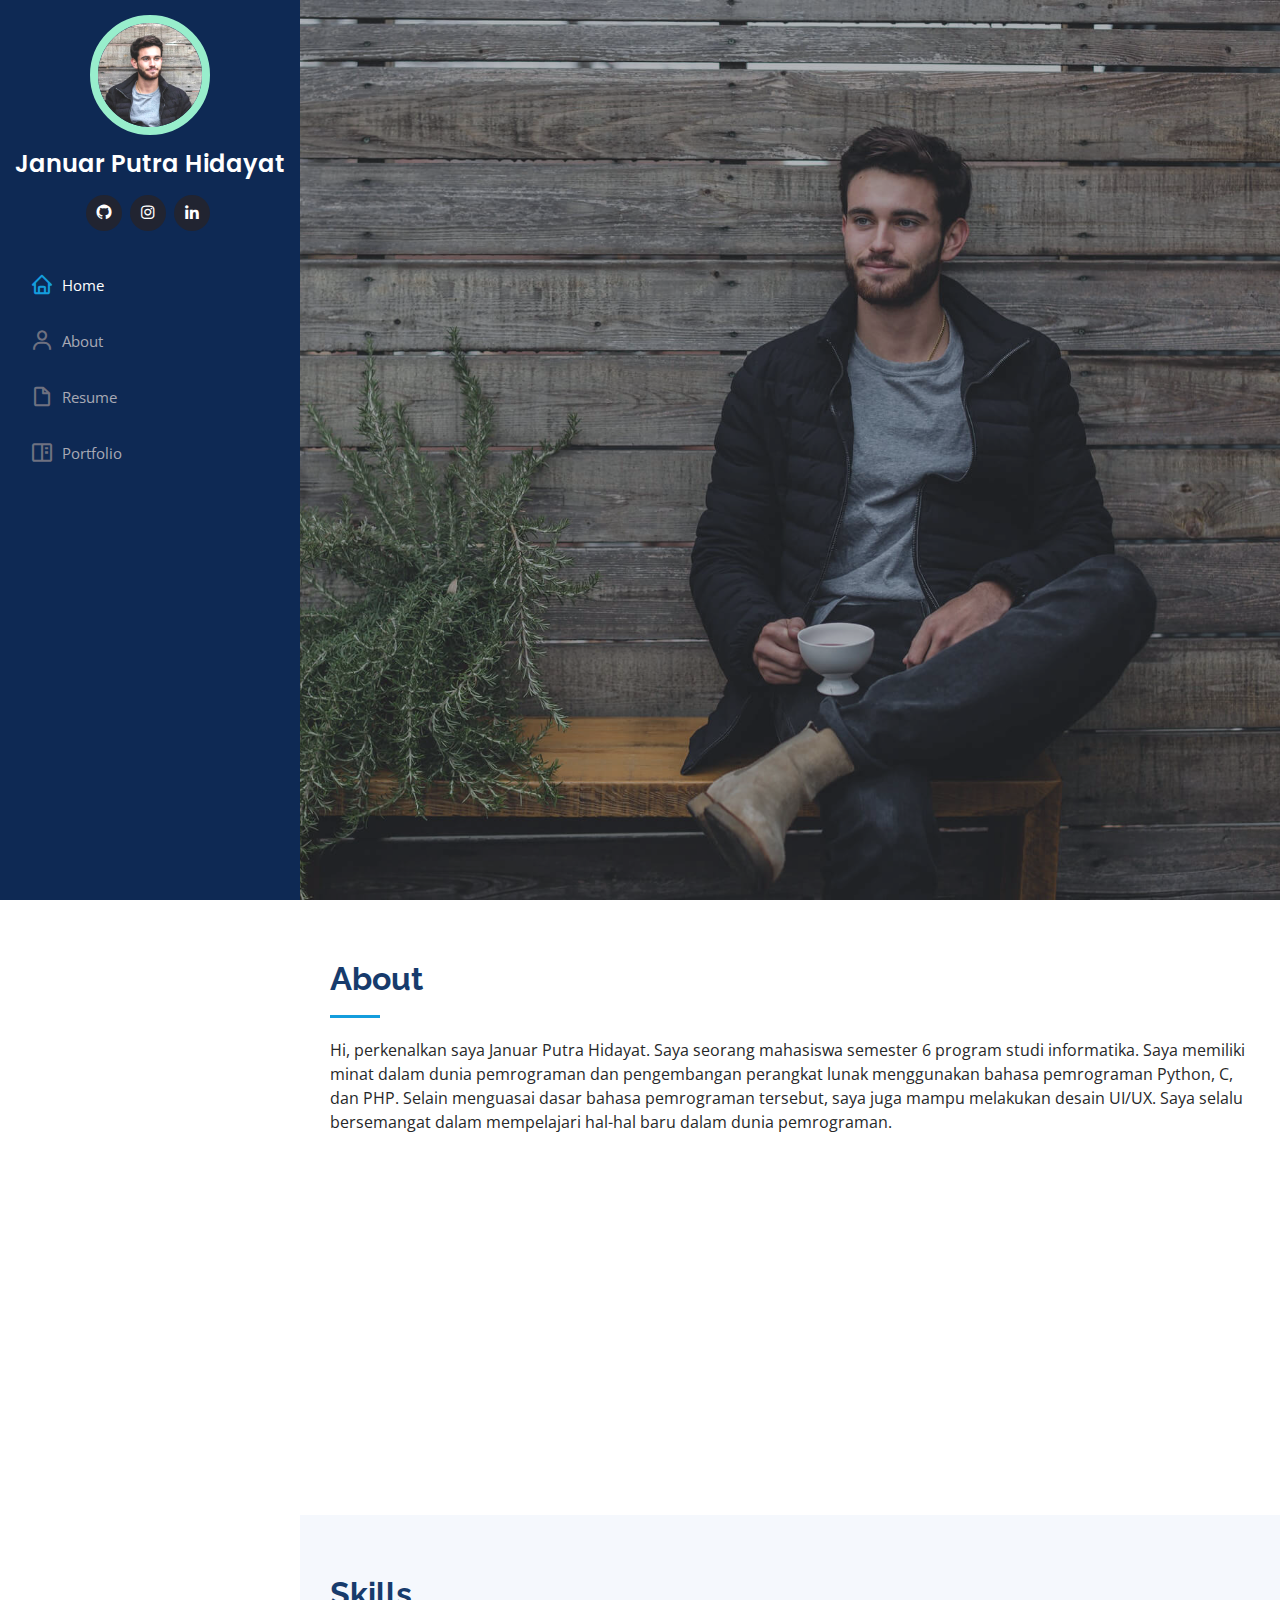
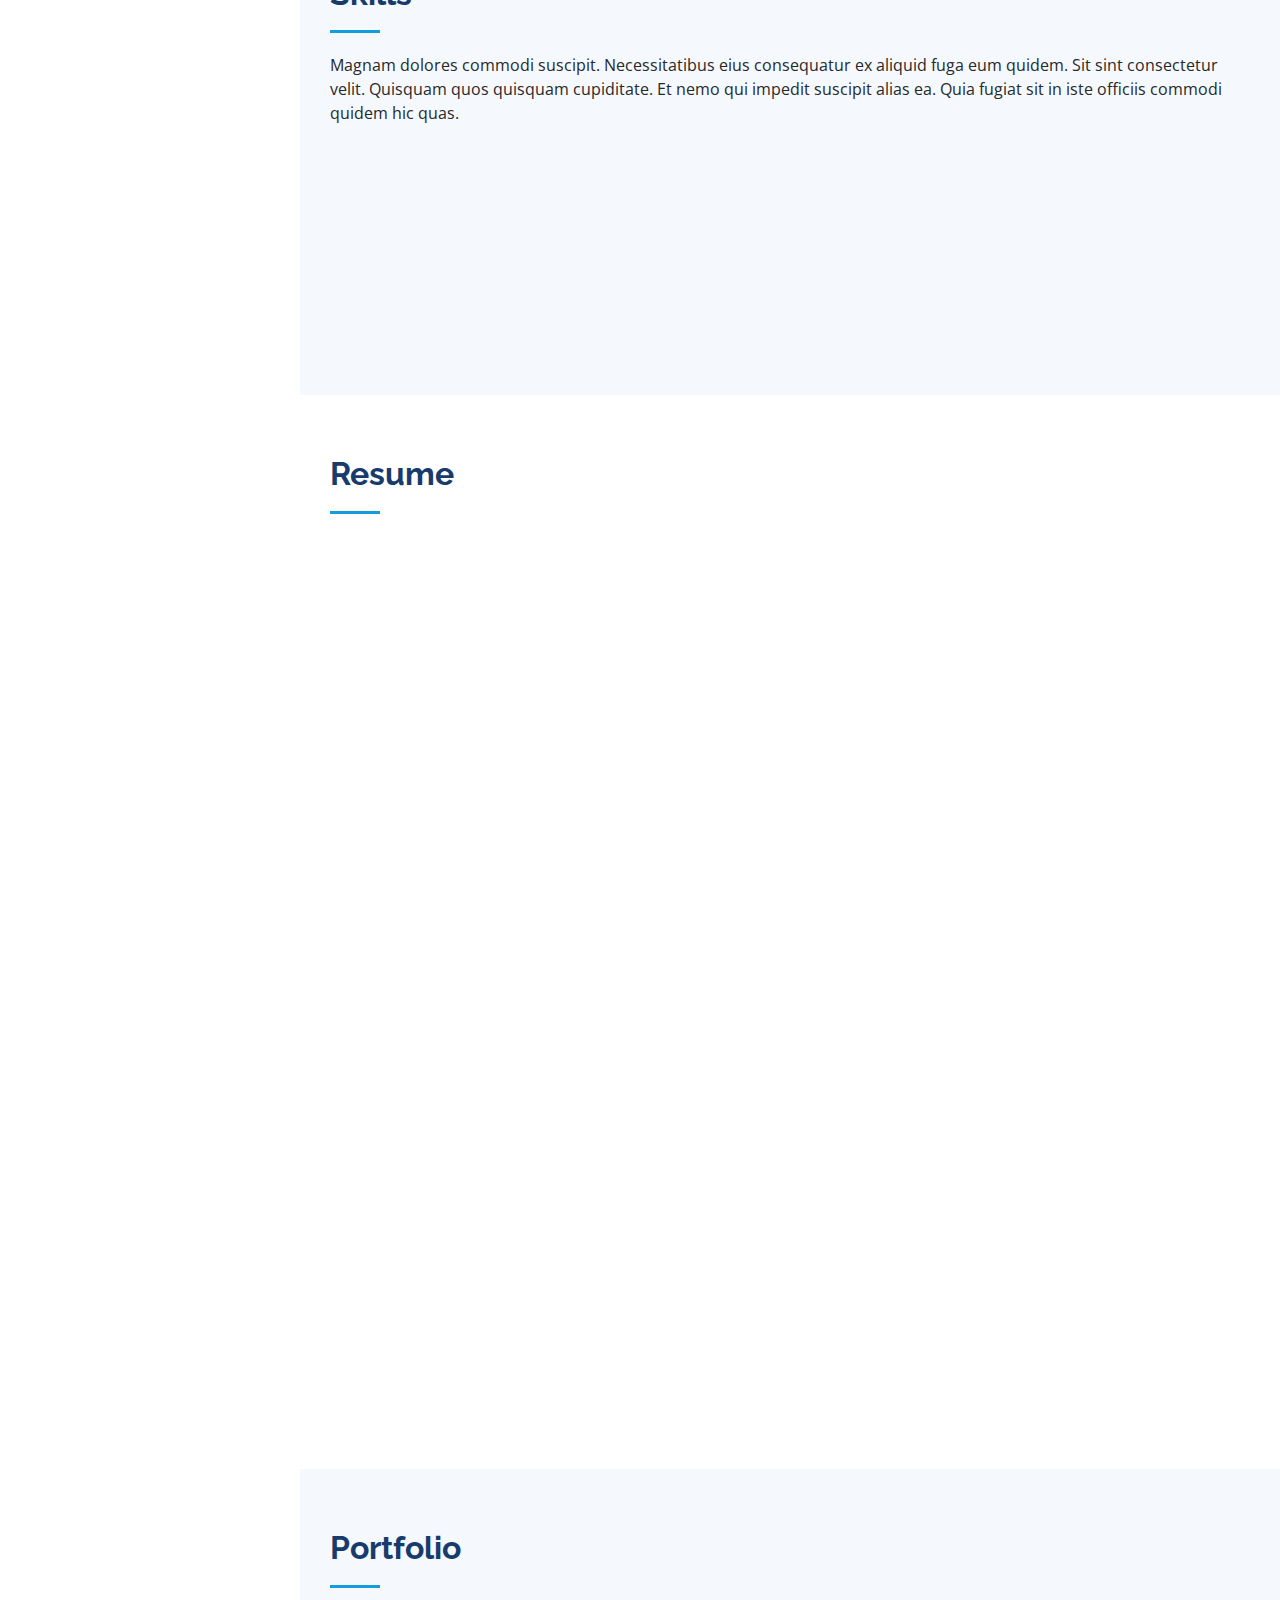
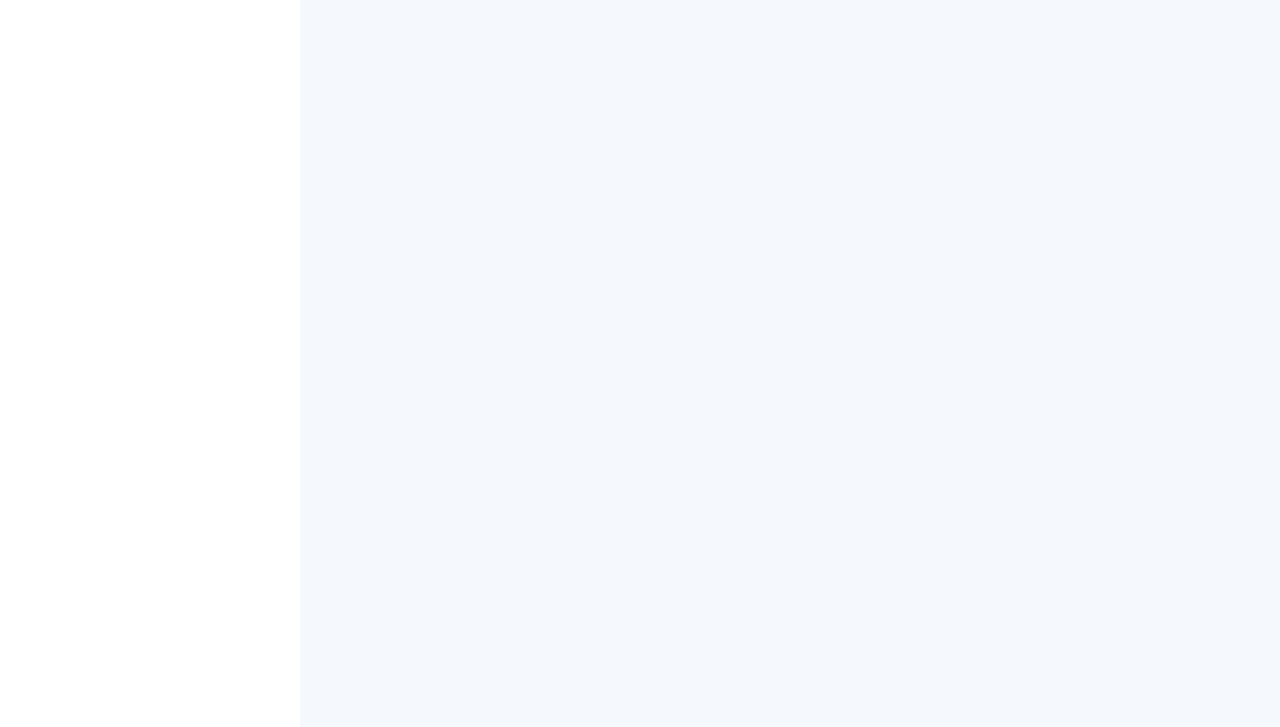
==== index.html @ d3d27122 "Add files via upload" ====
<!DOCTYPE html>
<html lang="en">

<head>
  <meta charset="utf-8">
  <meta content="width=device-width, initial-scale=1.0" name="viewport">

  <title>Januar - Portfolio</title>
  <meta content="" name="description">
  <meta content="" name="keywords">

  <!-- Favicons -->
  <link href="assets/img/logojp.png" rel="icon">
  <link href="assets/img/logojp.png" rel="logojp">

  <!-- Google Fonts -->
  <link href="https://fonts.googleapis.com/css?family=Open+Sans:300,300i,400,400i,600,600i,700,700i|Raleway:300,300i,400,400i,500,500i,600,600i,700,700i|Poppins:300,300i,400,400i,500,500i,600,600i,700,700i" rel="stylesheet">

  <!-- Vendor CSS Files -->
  <link href="assets/vendor/aos/aos.css" rel="stylesheet">
  <link href="assets/vendor/bootstrap/css/bootstrap.min.css" rel="stylesheet">
  <link href="assets/vendor/bootstrap-icons/bootstrap-icons.css" rel="stylesheet">
  <link href="assets/vendor/boxicons/css/boxicons.min.css" rel="stylesheet">
  <link href="assets/vendor/glightbox/css/glightbox.min.css" rel="stylesheet">
  <link href="assets/vendor/swiper/swiper-bundle.min.css" rel="stylesheet">

  <!-- Template Main CSS File -->
  <link href="assets/css/style.css" rel="stylesheet">

</head>

<body>

  <!-- ======= Mobile nav toggle button ======= -->
  <i class="bi bi-list mobile-nav-toggle d-xl-none"></i>

  <!-- ======= Header ======= -->
  <header id="header">
    <div class="d-flex flex-column">

      <div class="profile">
        <img src="assets/img/profile-img.jpg" alt="" class="img-fluid rounded-circle">
        <h1 class="text-light"><a href="index.html">Januar Putra Hidayat</a></h1>
        <div class="social-links mt-3 text-center">
          <a href="https://github.com/JanuarLum" class="github"><i class="bx bxl-github"></i></a>
          <a href="#" class="instagram"><i class="bx bxl-instagram"></i></a>
          <a href="https://www.linkedin.com/in/januar-putra-hidayat-59b829242" class="linkedin"><i class="bx bxl-linkedin"></i></a>
        </div>
      </div>

      <nav id="navbar" class="nav-menu navbar">
        <ul>
          <li><a href="#hero" class="nav-link scrollto active"><i class="bx bx-home"></i> <span>Home</span></a></li>
          <li><a href="#about" class="nav-link scrollto"><i class="bx bx-user"></i> <span>About</span></a></li>
          <li><a href="#resume" class="nav-link scrollto"><i class="bx bx-file-blank"></i> <span>Resume</span></a></li>
          <li><a href="#portfolio" class="nav-link scrollto"><i class="bx bx-book-content"></i> <span>Portfolio</span></a></li>
        </ul>
      </nav><!-- .nav-menu -->
    </div>
  </header><!-- End Header -->

  <!-- ======= Hero Section ======= -->
  <section id="hero" class="d-flex flex-column justify-content-center align-items-center">
    <div class="hero-container" data-aos="fade-in">
      <h1>Januar Putra</h1>
      <p>I'm <span class="typed" data-typed-items="Designer, Developer, Freelancer, Photographer"></span></p>
    </div>
  </section><!-- End Hero -->

  <main id="main">

    <!-- ======= About Section ======= -->
    <section id="about" class="about">
      <div class="container">

        <div class="section-title">
          <h2>About</h2>
          <p>Hi, perkenalkan saya Januar Putra Hidayat. Saya seorang mahasiswa semester 6 program studi informatika. Saya memiliki minat dalam dunia pemrograman dan pengembangan perangkat lunak menggunakan bahasa pemrograman Python, C, dan PHP. Selain menguasai dasar bahasa pemrograman tersebut, saya juga mampu melakukan desain UI/UX. Saya selalu bersemangat dalam mempelajari hal-hal baru dalam dunia pemrograman.</p>
        </div>

        <div class="row">
          <div class="col-lg-4" data-aos="fade-right">
            <img src="assets/img/profile-img.jpg" class="img-fluid" alt="">
          </div>
          <div class="col-lg-8 pt-4 pt-lg-0 content" data-aos="fade-left">
            <h3>UI/UX Designer &amp; Web Developer.</h3>
            <p class="fst-italic">
              Lorem ipsum dolor sit amet, consectetur adipiscing elit, sed do eiusmod tempor incididunt ut labore et dolore
              magna aliqua.
            </p>
            <div class="row">
              <div class="col-lg-6">
                <ul>
                  <li><i class="bi bi-chevron-right"></i> <strong>Birthday:</strong> <span>19 January 2002</span></li>
                  <li><i class="bi bi-chevron-right"></i> <strong>Website:</strong> <span>linktr.ee/januar_ph</span></li>
                  <li><i class="bi bi-chevron-right"></i> <strong>Phone:</strong> <span>+62 8822 4193 603</span></li>
                  <li><i class="bi bi-chevron-right"></i> <strong>City:</strong> <span>Bintaro, South Tangerang</span></li>
                </ul>
              </div>
              <div class="col-lg-6">
                <ul>
                  <li><i class="bi bi-chevron-right"></i> <strong>Age:</strong> <span>22</span></li>
                  <li><i class="bi bi-chevron-right"></i> <strong>Degree:</strong> <span>Master</span></li>
                  <li><i class="bi bi-chevron-right"></i> <strong>Email:</strong> <span>januar19sid@gmail.com</span></li>
                  <li><i class="bi bi-chevron-right"></i> <strong>Freelance:</strong> <span>Available</span></li>
                </ul>
              </div>
            </div>
          </div>
        </div>

      </div>
    </section><!-- End About Section -->

    <!-- ======= Skills Section ======= -->
    <section id="skills" class="skills section-bg">
      <div class="container">

        <div class="section-title">
          <h2>Skills</h2>
          <p>Magnam dolores commodi suscipit. Necessitatibus eius consequatur ex aliquid fuga eum quidem. Sit sint consectetur velit. Quisquam quos quisquam cupiditate. Et nemo qui impedit suscipit alias ea. Quia fugiat sit in iste officiis commodi quidem hic quas.</p>
        </div>

        <div class="row skills-content">

          <div class="col-lg-6" data-aos="fade-up">

            <div class="progress">
              <span class="skill">HTML <i class="val">90%</i></span>
              <div class="progress-bar-wrap">
                <div class="progress-bar" role="progressbar" aria-valuenow="100" aria-valuemin="0" aria-valuemax="100"></div>
              </div>
            </div>

            <div class="progress">
              <span class="skill">CSS <i class="val">90%</i></span>
              <div class="progress-bar-wrap">
                <div class="progress-bar" role="progressbar" aria-valuenow="90" aria-valuemin="0" aria-valuemax="100"></div>
              </div>
            </div>

            <div class="progress">
              <span class="skill">JavaScript <i class="val">60%</i></span>
              <div class="progress-bar-wrap">
                <div class="progress-bar" role="progressbar" aria-valuenow="60" aria-valuemin="0" aria-valuemax="100"></div>
              </div>
            </div>

          </div>

          <div class="col-lg-6" data-aos="fade-up" data-aos-delay="100">

            <div class="progress">
              <span class="skill">PHP <i class="val">75%</i></span>
              <div class="progress-bar-wrap">
                <div class="progress-bar" role="progressbar" aria-valuenow="75" aria-valuemin="0" aria-valuemax="100"></div>
              </div>
            </div>

            <div class="progress">
              <span class="skill">Python <i class="val">80%</i></span>
              <div class="progress-bar-wrap">
                <div class="progress-bar" role="progressbar" aria-valuenow="80" aria-valuemin="0" aria-valuemax="100"></div>
              </div>
            </div>

            <div class="progress">
              <span class="skill">C Language<i class="val">65%</i></span>
              <div class="progress-bar-wrap">
                <div class="progress-bar" role="progressbar" aria-valuenow="65" aria-valuemin="0" aria-valuemax="100"></div>
              </div>
            </div>

          </div>

        </div>

      </div>
    </section><!-- End Skills Section -->

    <!-- ======= Resume Section ======= -->
    <section id="resume" class="resume">
      <div class="container">

        <div class="section-title">
          <h2>Resume</h2>
        </div>

        <div class="row">
          <div class="col-lg-6" data-aos="fade-up">
            <h3 class="resume-title">Sumary</h3>
            <div class="resume-item pb-0">
              <h4>Januar Putra Hidayat</h4>
              <p><em>Mahasiswa semester 6 program studi informatika dengan kemampuan di bidang web developer dan pengembangan perangkat lunak.</em></p>
              <ul>
                <li>Bintaro Sektor 2, Tangerang Selatan</li>
                <li>+62 8822 4193 603</li>
                <li>januar19sid@gmail.com</li>
              </ul>
            </div>

            <h3 class="resume-title">Education</h3>
            <div class="resume-item">
              <h4>Master of Fine Arts &amp; Graphic Design</h4>
              <h5>2015 - 2016</h5>
              <p><em>Rochester Institute of Technology, Rochester, NY</em></p>
              <p>Qui deserunt veniam. Et sed aliquam labore tempore sed quisquam iusto autem sit. Ea vero voluptatum qui ut dignissimos deleniti nerada porti sand markend</p>
            </div>
            <div class="resume-item">
              <h4>Bachelor of Fine Arts &amp; Graphic Design</h4>
              <h5>2010 - 2014</h5>
              <p><em>Rochester Institute of Technology, Rochester, NY</em></p>
              <p>Quia nobis sequi est occaecati aut. Repudiandae et iusto quae reiciendis et quis Eius vel ratione eius unde vitae rerum voluptates asperiores voluptatem Earum molestiae consequatur neque etlon sader mart dila</p>
            </div>
          </div>
          <div class="col-lg-6" data-aos="fade-up" data-aos-delay="100">
            <h3 class="resume-title">Professional Experience</h3>
            <div class="resume-item">
              <h4>Senior graphic design specialist</h4>
              <h5>2019 - Present</h5>
              <p><em>Experion, New York, NY </em></p>
              <ul>
                <li>Lead in the design, development, and implementation of the graphic, layout, and production communication materials</li>
                <li>Delegate tasks to the 7 members of the design team and provide counsel on all aspects of the project. </li>
                <li>Supervise the assessment of all graphic materials in order to ensure quality and accuracy of the design</li>
                <li>Oversee the efficient use of production project budgets ranging from $2,000 - $25,000</li>
              </ul>
            </div>
            <div class="resume-item">
              <h4>Graphic design specialist</h4>
              <h5>2017 - 2018</h5>
              <p><em>Stepping Stone Advertising, New York, NY</em></p>
              <ul>
                <li>Developed numerous marketing programs (logos, brochures,infographics, presentations, and advertisements).</li>
                <li>Managed up to 5 projects or tasks at a given time while under pressure</li>
                <li>Recommended and consulted with clients on the most appropriate graphic design</li>
                <li>Created 4+ design presentations and proposals a month for clients and account managers</li>
              </ul>
            </div>
          </div>
        </div>

      </div>
    </section><!-- End Resume Section -->

    <!-- ======= Portfolio Section ======= -->
    <section id="portfolio" class="portfolio section-bg">
      <div class="container">

        <div class="section-title">
          <h2>Portfolio</h2>
        </div>

        <div class="row" data-aos="fade-up">
          <div class="col-lg-12 d-flex justify-content-center">
            <ul id="portfolio-flters">
              <li data-filter="*" class="filter-active">All</li>
              <li data-filter=".filter-python">Python</li>
              <li data-filter=".filter-c">C</li>
              <li data-filter=".filter-web">Web</li>
              <li data-filter=".filter-project">Project</li>
            </ul>
          </div>
        </div>

        <div class="row portfolio-container" data-aos="fade-up" data-aos-delay="100">

          <div class="col-lg-4 col-md-6 portfolio-item filter-project">
            <div class="portfolio-wrap">
              <img src="assets/img/portfolio/bookstore.jpeg" class="img-fluid" alt="">
              <div class="portfolio-links">
                <a href="assets/img/portfolio/bookstore.jpeg" data-gallery="portfolioGallery" class="portfolio-lightbox" title="Java Project"><i class="bx bx-plus"></i></a>
                <a href="portfolio-details.html" title="More Details"><i class="bx bx-link"></i></a>
              </div>
            </div>
          </div>

          <div class="col-lg-4 col-md-6 portfolio-item filter-project">
            <div class="portfolio-wrap">
              <img src="assets/img/portfolio/elarning.png" class="img-fluid" alt="">
              <div class="portfolio-links">
                <a href="assets/img/portfolio/elarning.png" data-gallery="portfolioGallery" class="portfolio-lightbox" title="UI/UX"><i class="bx bx-plus"></i></a>
                <a href="portfolio-details.html" title="More Details"><i class="bx bx-link"></i></a>
              </div>
            </div>
          </div>

          <div class="col-lg-4 col-md-6 portfolio-item filter-c">
            <div class="portfolio-wrap">
              <img src="assets/img/portfolio/fisika.png" class="img-fluid" alt="">
              <div class="portfolio-links">
                <a href="assets/img/portfolio/fisika.png" data-gallery="portfolioGallery" class="portfolio-lightbox" title="App rumus fisika"><i class="bx bx-plus"></i></a>
                <a href="portfolio-details.html" title="More Details"><i class="bx bx-link"></i></a>
              </div>
            </div>
          </div>

          <div class="col-lg-4 col-md-6 portfolio-item filter-python">
            <div class="portfolio-wrap">
              <img src="assets/img/portfolio/graph.png" class="img-fluid" alt="">
              <div class="portfolio-links">
                <a href="assets/img/portfolio/graph.png" data-gallery="portfolioGallery" class="portfolio-lightbox" title="Data Covid"><i class="bx bx-plus"></i></a>
                <a href="portfolio-details.html" title="More Details"><i class="bx bx-link"></i></a>
              </div>
            </div>
          </div>

          <div class="col-lg-4 col-md-6 portfolio-item filter-web">
            <div class="portfolio-wrap">
              <img src="assets/img/portfolio/mycar.png" class="img-fluid" alt="">
              <div class="portfolio-links">
                <a href="assets/img/portfolio/mycar.png" data-gallery="portfolioGallery" class="portfolio-lightbox" title="Web Mobil"><i class="bx bx-plus"></i></a>
                <a href="portfolio-details.html" title="More Details"><i class="bx bx-link"></i></a>
              </div>
            </div>
          </div>

          <div class="col-lg-4 col-md-6 portfolio-item filter-app">
            <div class="portfolio-wrap">
              <img src="assets/img/portfolio/planner.png" class="img-fluid" alt="">
              <div class="portfolio-links">
                <a href="assets/img/portfolio/planner.png" data-gallery="portfolioGallery" class="portfolio-lightbox" title="App 3"><i class="bx bx-plus"></i></a>
                <a href="portfolio-details.html" title="More Details"><i class="bx bx-link"></i></a>
              </div>
            </div>
          </div>

          <div class="col-lg-4 col-md-6 portfolio-item filter-card">
            <div class="portfolio-wrap">
              <img src="assets/img/portfolio/portfolio-7.jpg" class="img-fluid" alt="">
              <div class="portfolio-links">
                <a href="assets/img/portfolio/portfolio-7.jpg" data-gallery="portfolioGallery" class="portfolio-lightbox" title="Card 1"><i class="bx bx-plus"></i></a>
                <a href="portfolio-details.html" title="More Details"><i class="bx bx-link"></i></a>
              </div>
            </div>
          </div>

          <div class="col-lg-4 col-md-6 portfolio-item filter-card">
            <div class="portfolio-wrap">
              <img src="assets/img/portfolio/portfolio-8.jpg" class="img-fluid" alt="">
              <div class="portfolio-links">
                <a href="assets/img/portfolio/portfolio-8.jpg" data-gallery="portfolioGallery" class="portfolio-lightbox" title="Card 3"><i class="bx bx-plus"></i></a>
                <a href="portfolio-details.html" title="More Details"><i class="bx bx-link"></i></a>
              </div>
            </div>
          </div>

          <div class="col-lg-4 col-md-6 portfolio-item filter-web">
            <div class="portfolio-wrap">
              <img src="assets/img/portfolio/portfolio-9.jpg" class="img-fluid" alt="">
              <div class="portfolio-links">
                <a href="assets/img/portfolio/portfolio-9.jpg" data-gallery="portfolioGallery" class="portfolio-lightbox" title="Web 3"><i class="bx bx-plus"></i></a>
                <a href="portfolio-details.html" title="More Details"><i class="bx bx-link"></i></a>
              </div>
            </div>
          </div>

        </div>

      </div>
    </section><!-- End Portfolio Section -->

    </main><!-- End #main -->

  <a href="#" class="back-to-top d-flex align-items-center justify-content-center"><i class="bi bi-arrow-up-short"></i></a>

  <!-- Vendor JS Files -->
  <script src="assets/vendor/purecounter/purecounter_vanilla.js"></script>
  <script src="assets/vendor/aos/aos.js"></script>
  <script src="assets/vendor/bootstrap/js/bootstrap.bundle.min.js"></script>
  <script src="assets/vendor/glightbox/js/glightbox.min.js"></script>
  <script src="assets/vendor/isotope-layout/isotope.pkgd.min.js"></script>
  <script src="assets/vendor/swiper/swiper-bundle.min.js"></script>
  <script src="assets/vendor/typed.js/typed.umd.js"></script>
  <script src="assets/vendor/waypoints/noframework.waypoints.js"></script>
  <script src="assets/vendor/php-email-form/validate.js"></script>

  <!-- Template Main JS File -->
  <script src="assets/js/main.js"></script>

</body>

</html>
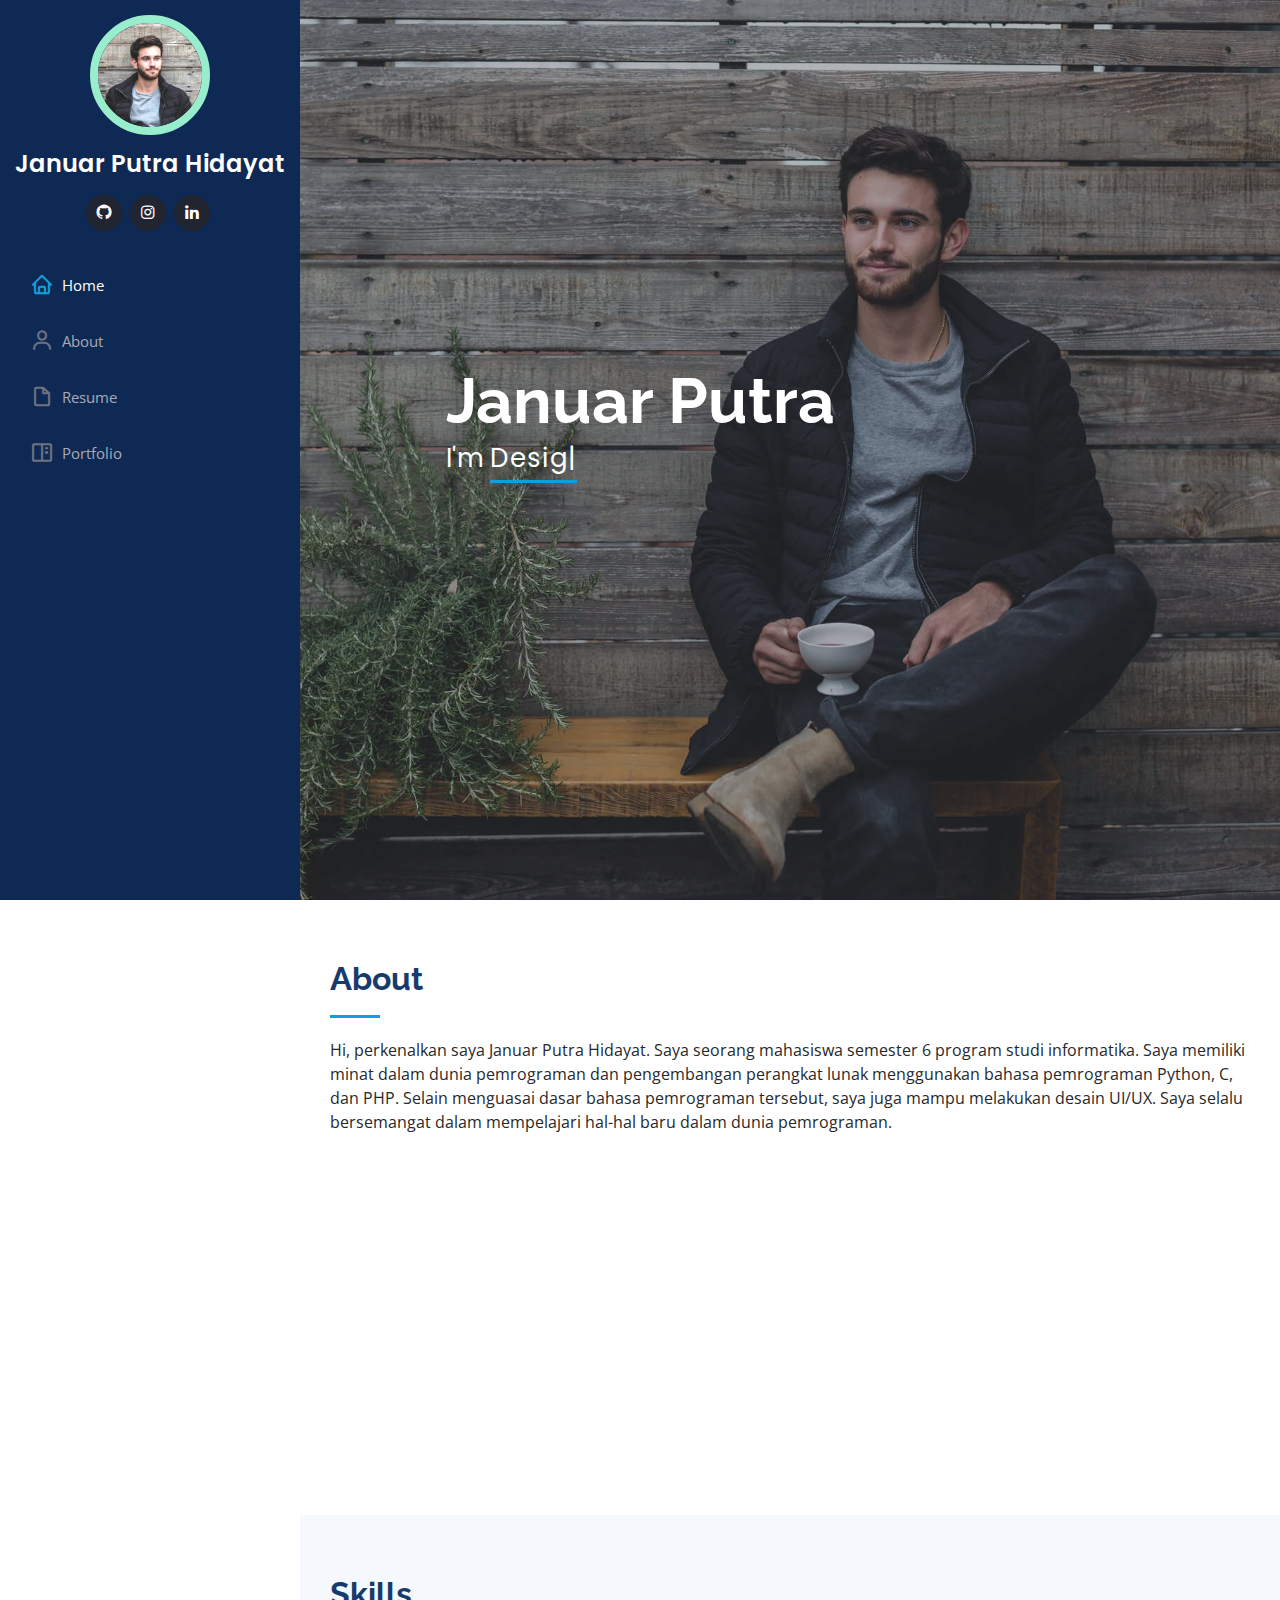
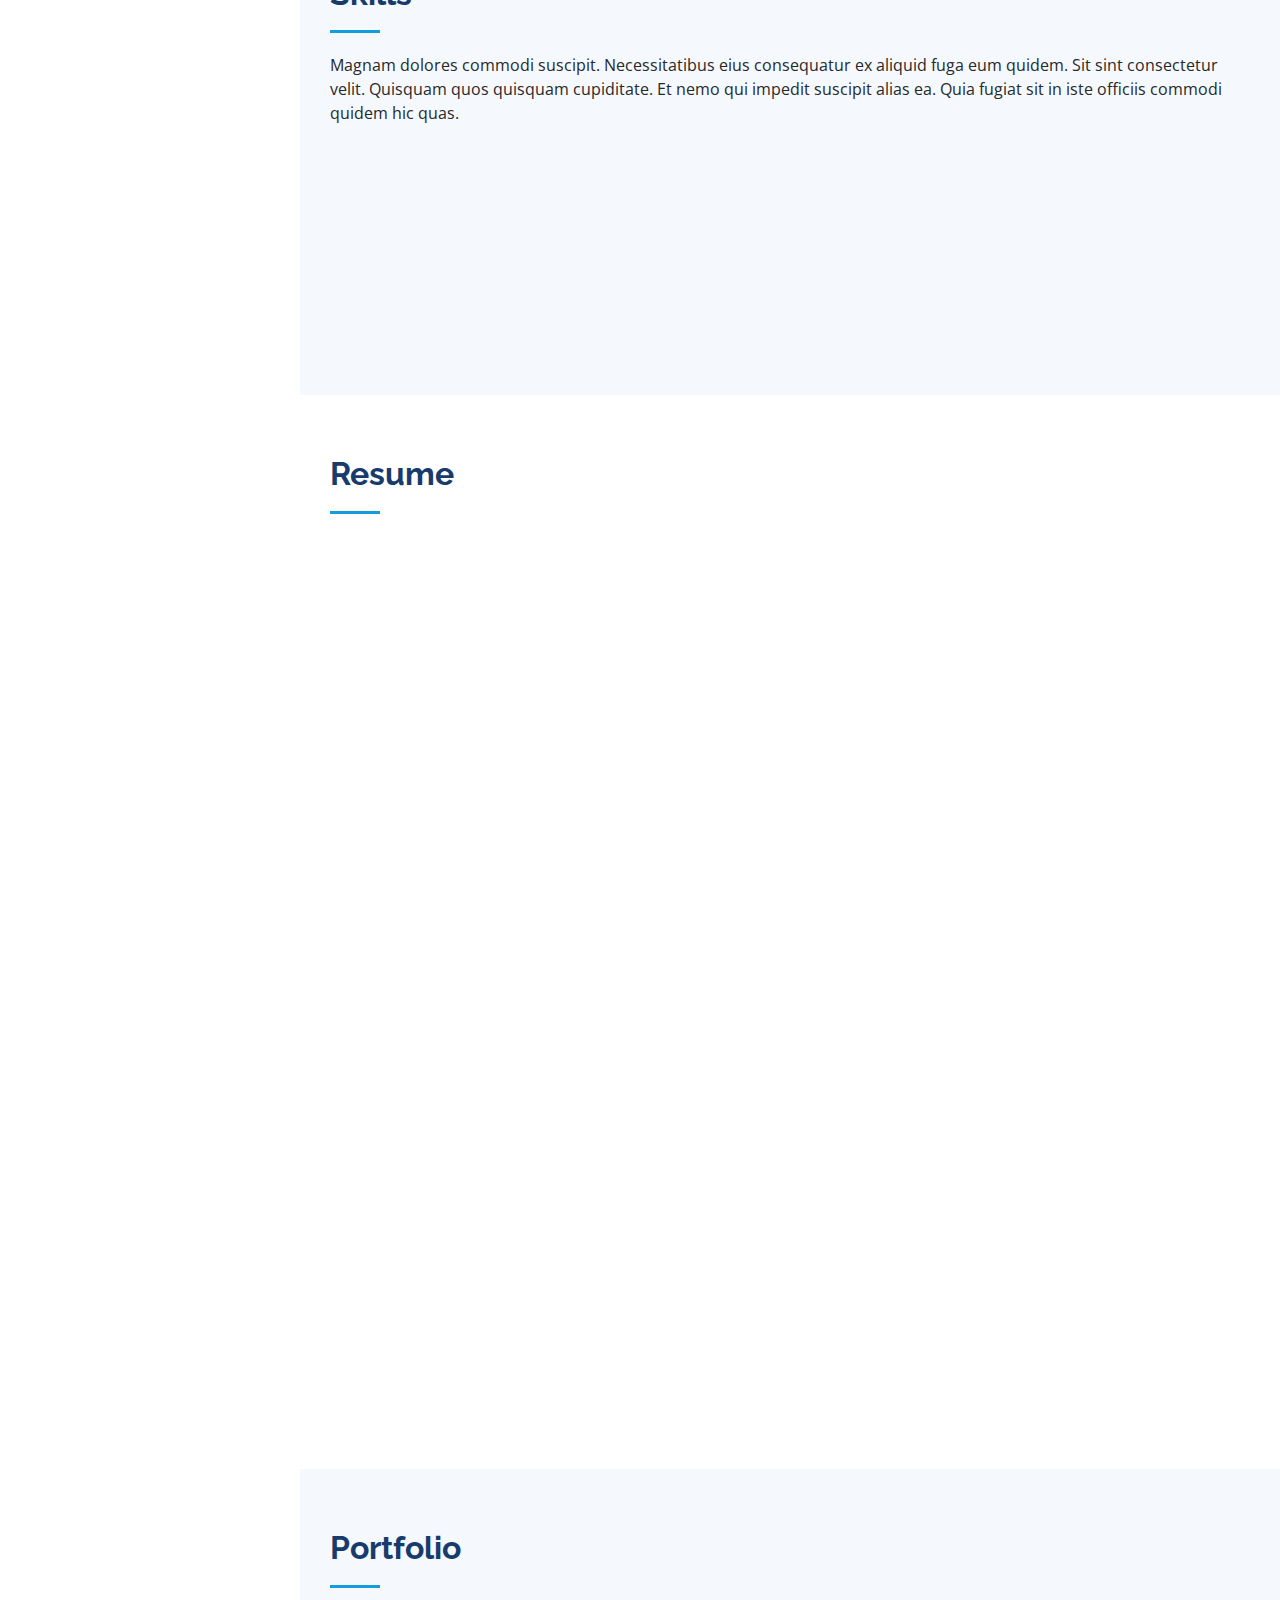
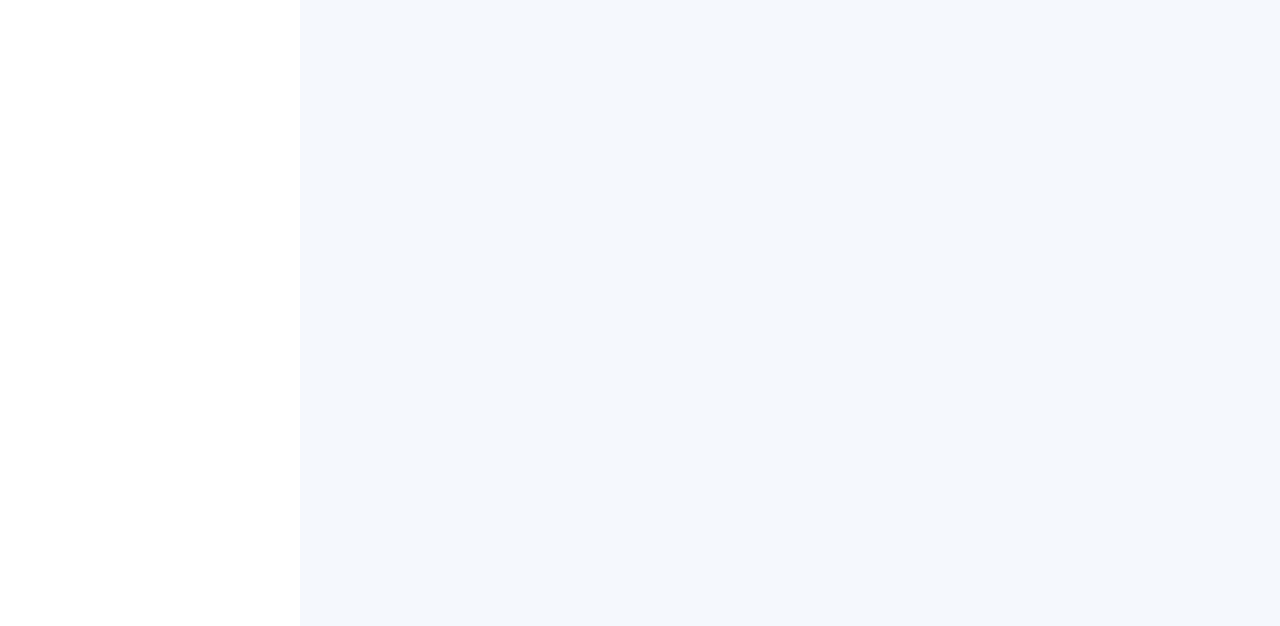
==== commit 55c68a65: "index.html" ====
--- a/index.html
+++ b/index.html
@@ -267,9 +267,9 @@
 
           <div class="col-lg-4 col-md-6 portfolio-item filter-project">
             <div class="portfolio-wrap">
-              <img src="assets/img/portfolio/bookstore.jpeg" class="img-fluid" alt="">
-              <div class="portfolio-links">
-                <a href="assets/img/portfolio/bookstore.jpeg" data-gallery="portfolioGallery" class="portfolio-lightbox" title="Java Project"><i class="bx bx-plus"></i></a>
+              <img src="assets/img/portfolio/bookstore.png" class="img-fluid" alt="">
+              <div class="portfolio-links">
+                <a href="assets/img/portfolio/bookstore.png" data-gallery="portfolioGallery" class="portfolio-lightbox" title="Java Project"><i class="bx bx-plus"></i></a>
                 <a href="portfolio-details.html" title="More Details"><i class="bx bx-link"></i></a>
               </div>
             </div>
@@ -327,9 +327,9 @@
 
           <div class="col-lg-4 col-md-6 portfolio-item filter-card">
             <div class="portfolio-wrap">
-              <img src="assets/img/portfolio/portfolio-7.jpg" class="img-fluid" alt="">
-              <div class="portfolio-links">
-                <a href="assets/img/portfolio/portfolio-7.jpg" data-gallery="portfolioGallery" class="portfolio-lightbox" title="Card 1"><i class="bx bx-plus"></i></a>
+              <img src="assets/img/portfolio/portfolio-7.png" class="img-fluid" alt="">
+              <div class="portfolio-links">
+                <a href="assets/img/portfolio/portfolio-7.png" data-gallery="portfolioGallery" class="portfolio-lightbox" title="Card 1"><i class="bx bx-plus"></i></a>
                 <a href="portfolio-details.html" title="More Details"><i class="bx bx-link"></i></a>
               </div>
             </div>
@@ -380,4 +380,4 @@
 
 </body>
 
-</html>+</html>
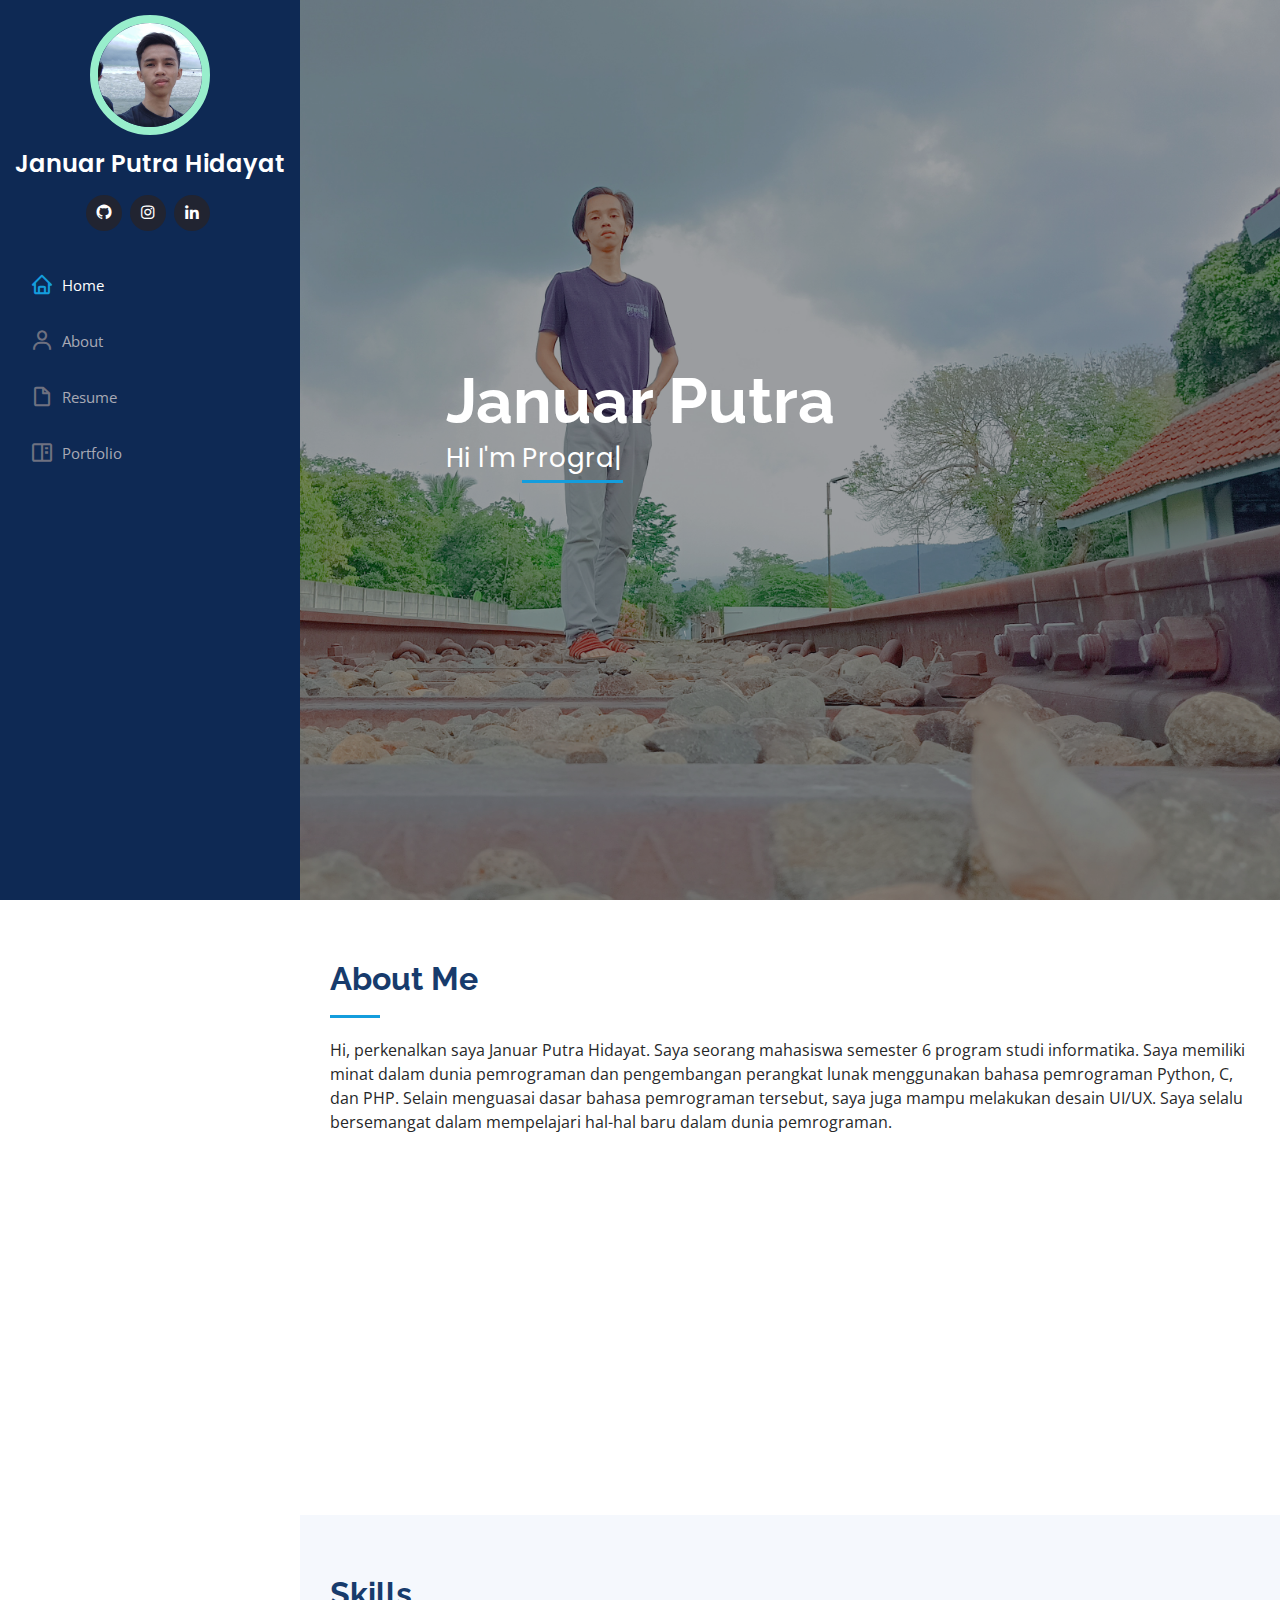
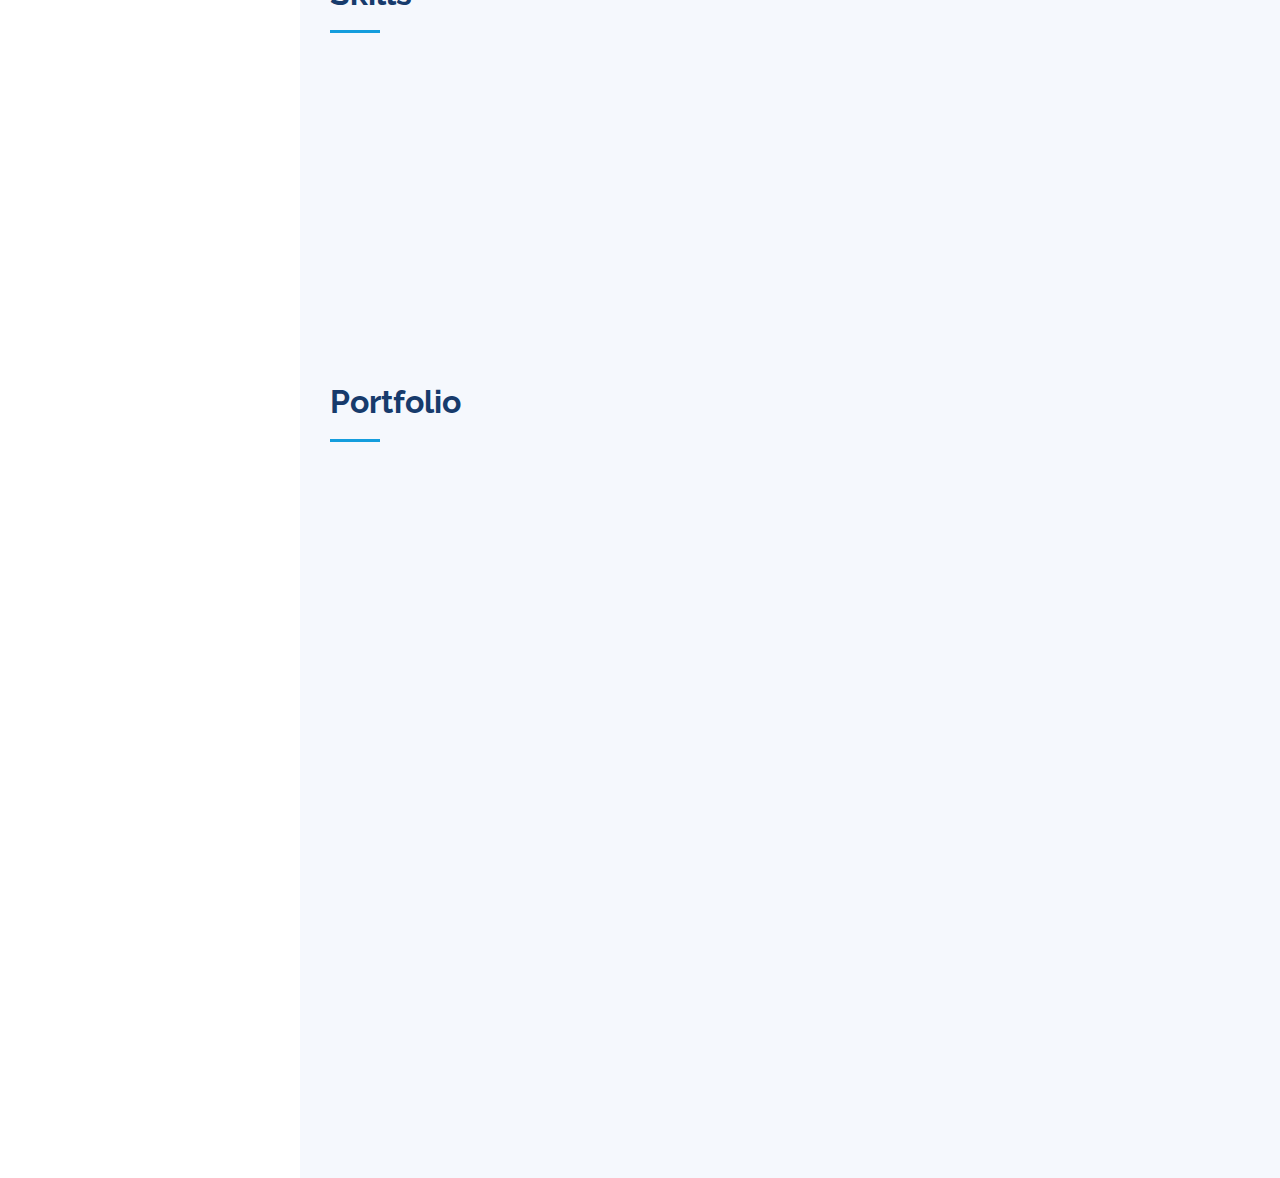
==== commit e6372ef0: "Update index.html" ====
--- a/index.html
+++ b/index.html
@@ -63,7 +63,7 @@
   <section id="hero" class="d-flex flex-column justify-content-center align-items-center">
     <div class="hero-container" data-aos="fade-in">
       <h1>Januar Putra</h1>
-      <p>I'm <span class="typed" data-typed-items="Designer, Developer, Freelancer, Photographer"></span></p>
+      <p>Hi I'm <span class="typed" data-typed-items="Programmer, Developer, Photographer"></span></p>
     </div>
   </section><!-- End Hero -->
 
@@ -74,7 +74,7 @@
       <div class="container">
 
         <div class="section-title">
-          <h2>About</h2>
+          <h2>About Me</h2>
           <p>Hi, perkenalkan saya Januar Putra Hidayat. Saya seorang mahasiswa semester 6 program studi informatika. Saya memiliki minat dalam dunia pemrograman dan pengembangan perangkat lunak menggunakan bahasa pemrograman Python, C, dan PHP. Selain menguasai dasar bahasa pemrograman tersebut, saya juga mampu melakukan desain UI/UX. Saya selalu bersemangat dalam mempelajari hal-hal baru dalam dunia pemrograman.</p>
         </div>
 
@@ -83,26 +83,21 @@
             <img src="assets/img/profile-img.jpg" class="img-fluid" alt="">
           </div>
           <div class="col-lg-8 pt-4 pt-lg-0 content" data-aos="fade-left">
-            <h3>UI/UX Designer &amp; Web Developer.</h3>
-            <p class="fst-italic">
-              Lorem ipsum dolor sit amet, consectetur adipiscing elit, sed do eiusmod tempor incididunt ut labore et dolore
-              magna aliqua.
-            </p>
+            <h3 style="text-align: center">Januar Putra Hidayat</h3>
             <div class="row">
-              <div class="col-lg-6">
+              <div class="col-lg-6 mt-5">
                 <ul>
                   <li><i class="bi bi-chevron-right"></i> <strong>Birthday:</strong> <span>19 January 2002</span></li>
-                  <li><i class="bi bi-chevron-right"></i> <strong>Website:</strong> <span>linktr.ee/januar_ph</span></li>
+                  <li><i class="bi bi-chevron-right"></i> <strong>Website:</strong> <span> <a href="https://linktr.ee/januar_ph">linktr.ee/januar_ph</a></span></li>
                   <li><i class="bi bi-chevron-right"></i> <strong>Phone:</strong> <span>+62 8822 4193 603</span></li>
                   <li><i class="bi bi-chevron-right"></i> <strong>City:</strong> <span>Bintaro, South Tangerang</span></li>
                 </ul>
               </div>
-              <div class="col-lg-6">
+              <div class="col-lg-6 mt-5">
                 <ul>
                   <li><i class="bi bi-chevron-right"></i> <strong>Age:</strong> <span>22</span></li>
-                  <li><i class="bi bi-chevron-right"></i> <strong>Degree:</strong> <span>Master</span></li>
+                  <li><i class="bi bi-chevron-right"></i> <strong>Degree:</strong> <span>Undegree</span></li>
                   <li><i class="bi bi-chevron-right"></i> <strong>Email:</strong> <span>januar19sid@gmail.com</span></li>
-                  <li><i class="bi bi-chevron-right"></i> <strong>Freelance:</strong> <span>Available</span></li>
                 </ul>
               </div>
             </div>
@@ -118,7 +113,6 @@
 
         <div class="section-title">
           <h2>Skills</h2>
-          <p>Magnam dolores commodi suscipit. Necessitatibus eius consequatur ex aliquid fuga eum quidem. Sit sint consectetur velit. Quisquam quos quisquam cupiditate. Et nemo qui impedit suscipit alias ea. Quia fugiat sit in iste officiis commodi quidem hic quas.</p>
         </div>
 
         <div class="row skills-content">
@@ -128,7 +122,7 @@
             <div class="progress">
               <span class="skill">HTML <i class="val">90%</i></span>
               <div class="progress-bar-wrap">
-                <div class="progress-bar" role="progressbar" aria-valuenow="100" aria-valuemin="0" aria-valuemax="100"></div>
+                <div class="progress-bar" role="progressbar" aria-valuenow="90" aria-valuemin="0" aria-valuemax="100"></div>
               </div>
             </div>
 
@@ -177,71 +171,6 @@
 
       </div>
     </section><!-- End Skills Section -->
-
-    <!-- ======= Resume Section ======= -->
-    <section id="resume" class="resume">
-      <div class="container">
-
-        <div class="section-title">
-          <h2>Resume</h2>
-        </div>
-
-        <div class="row">
-          <div class="col-lg-6" data-aos="fade-up">
-            <h3 class="resume-title">Sumary</h3>
-            <div class="resume-item pb-0">
-              <h4>Januar Putra Hidayat</h4>
-              <p><em>Mahasiswa semester 6 program studi informatika dengan kemampuan di bidang web developer dan pengembangan perangkat lunak.</em></p>
-              <ul>
-                <li>Bintaro Sektor 2, Tangerang Selatan</li>
-                <li>+62 8822 4193 603</li>
-                <li>januar19sid@gmail.com</li>
-              </ul>
-            </div>
-
-            <h3 class="resume-title">Education</h3>
-            <div class="resume-item">
-              <h4>Master of Fine Arts &amp; Graphic Design</h4>
-              <h5>2015 - 2016</h5>
-              <p><em>Rochester Institute of Technology, Rochester, NY</em></p>
-              <p>Qui deserunt veniam. Et sed aliquam labore tempore sed quisquam iusto autem sit. Ea vero voluptatum qui ut dignissimos deleniti nerada porti sand markend</p>
-            </div>
-            <div class="resume-item">
-              <h4>Bachelor of Fine Arts &amp; Graphic Design</h4>
-              <h5>2010 - 2014</h5>
-              <p><em>Rochester Institute of Technology, Rochester, NY</em></p>
-              <p>Quia nobis sequi est occaecati aut. Repudiandae et iusto quae reiciendis et quis Eius vel ratione eius unde vitae rerum voluptates asperiores voluptatem Earum molestiae consequatur neque etlon sader mart dila</p>
-            </div>
-          </div>
-          <div class="col-lg-6" data-aos="fade-up" data-aos-delay="100">
-            <h3 class="resume-title">Professional Experience</h3>
-            <div class="resume-item">
-              <h4>Senior graphic design specialist</h4>
-              <h5>2019 - Present</h5>
-              <p><em>Experion, New York, NY </em></p>
-              <ul>
-                <li>Lead in the design, development, and implementation of the graphic, layout, and production communication materials</li>
-                <li>Delegate tasks to the 7 members of the design team and provide counsel on all aspects of the project. </li>
-                <li>Supervise the assessment of all graphic materials in order to ensure quality and accuracy of the design</li>
-                <li>Oversee the efficient use of production project budgets ranging from $2,000 - $25,000</li>
-              </ul>
-            </div>
-            <div class="resume-item">
-              <h4>Graphic design specialist</h4>
-              <h5>2017 - 2018</h5>
-              <p><em>Stepping Stone Advertising, New York, NY</em></p>
-              <ul>
-                <li>Developed numerous marketing programs (logos, brochures,infographics, presentations, and advertisements).</li>
-                <li>Managed up to 5 projects or tasks at a given time while under pressure</li>
-                <li>Recommended and consulted with clients on the most appropriate graphic design</li>
-                <li>Created 4+ design presentations and proposals a month for clients and account managers</li>
-              </ul>
-            </div>
-          </div>
-        </div>
-
-      </div>
-    </section><!-- End Resume Section -->
 
     <!-- ======= Portfolio Section ======= -->
     <section id="portfolio" class="portfolio section-bg">
@@ -327,9 +256,9 @@
 
           <div class="col-lg-4 col-md-6 portfolio-item filter-card">
             <div class="portfolio-wrap">
-              <img src="assets/img/portfolio/portfolio-7.png" class="img-fluid" alt="">
-              <div class="portfolio-links">
-                <a href="assets/img/portfolio/portfolio-7.png" data-gallery="portfolioGallery" class="portfolio-lightbox" title="Card 1"><i class="bx bx-plus"></i></a>
+              <img src="assets/img/portfolio/portfolio-7.jpg" class="img-fluid" alt="">
+              <div class="portfolio-links">
+                <a href="assets/img/portfolio/portfolio-7.jpg" data-gallery="portfolioGallery" class="portfolio-lightbox" title="Card 1"><i class="bx bx-plus"></i></a>
                 <a href="portfolio-details.html" title="More Details"><i class="bx bx-link"></i></a>
               </div>
             </div>
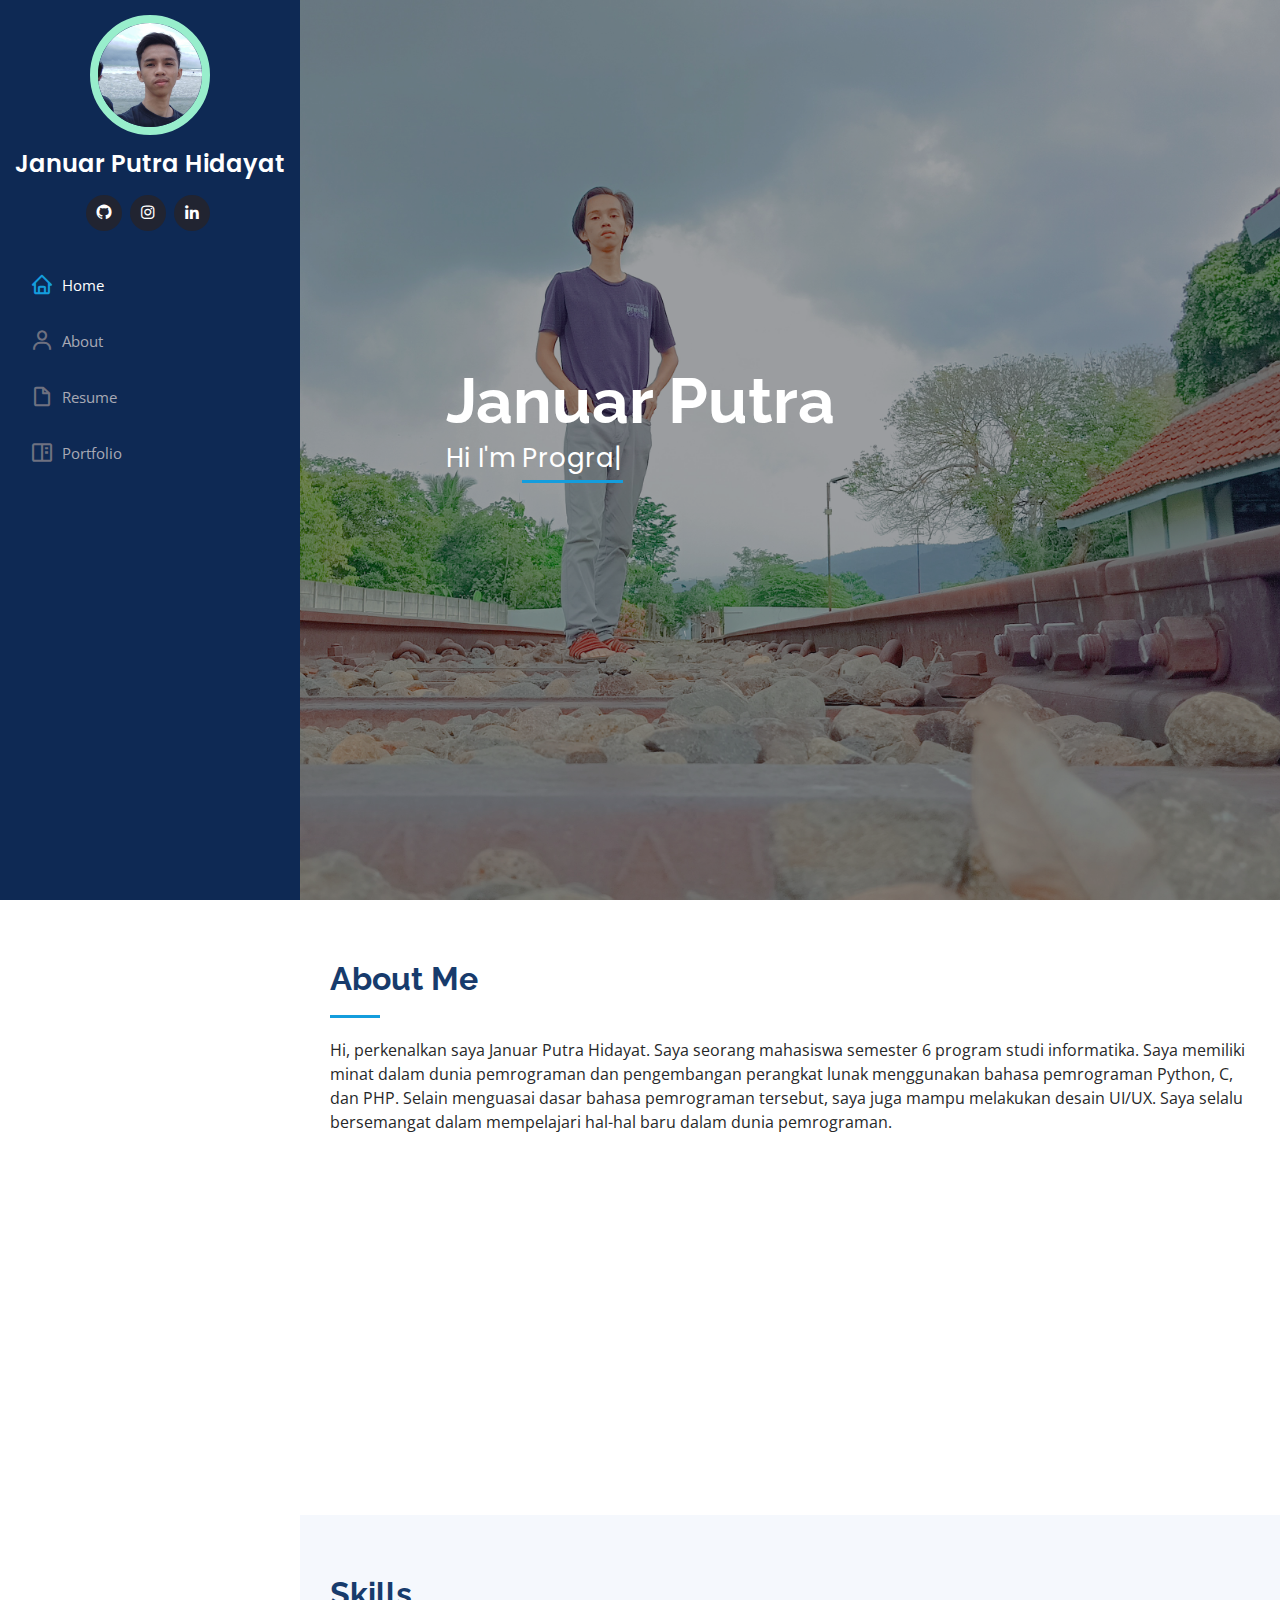
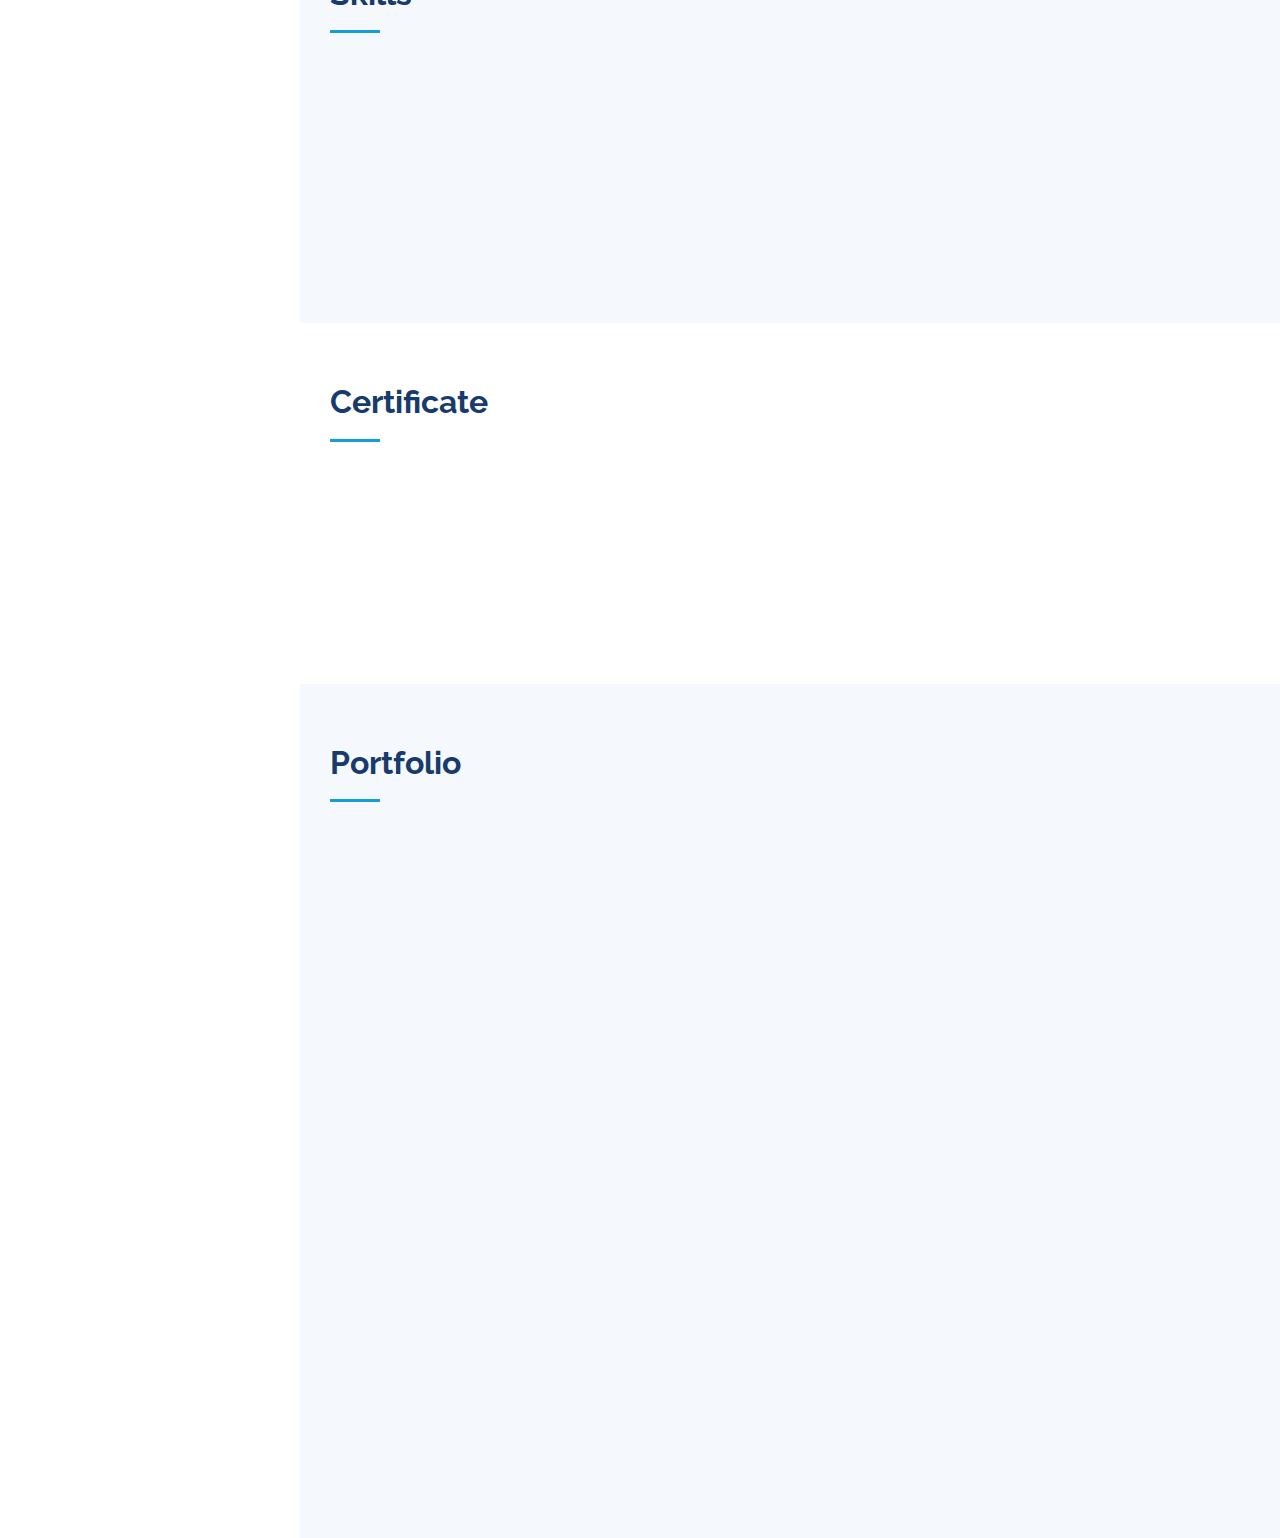
==== commit b51f6701: "Update index.html" ====
--- a/index.html
+++ b/index.html
@@ -172,6 +172,31 @@
       </div>
     </section><!-- End Skills Section -->
 
+    <!-- ======= Resume Section ======= -->
+    <section id="resume" class="resume">
+      <div class="container">
+
+        <div class="section-title">
+          <h2>Certificate</h2>
+        </div>
+
+        <div class="row">
+          <div class="col-lg-6" data-aos="fade-up">
+            <div class="resume-item pb-0">
+              <h4>IT Support Google</h4>
+              <p><a href="https://coursera.org/verify/professional-cert/KC2RWKCBY2UQ">Link Setifikat</a></p>
+            </div>
+            <div class="resume-item">
+              <h4>MTCNA</h4>
+              <p><a href="https://drive.google.com/file/d/1kowGx0YlJhhJh6-wxlURdg2xTtQcr0R_/view?usp=drivesdk">Link Sertifikat</a></p>
+            </div>
+
+          </div>
+        </div>
+
+      </div>
+    </section><!-- End Resume Section -->
+
     <!-- ======= Portfolio Section ======= -->
     <section id="portfolio" class="portfolio section-bg">
       <div class="container">
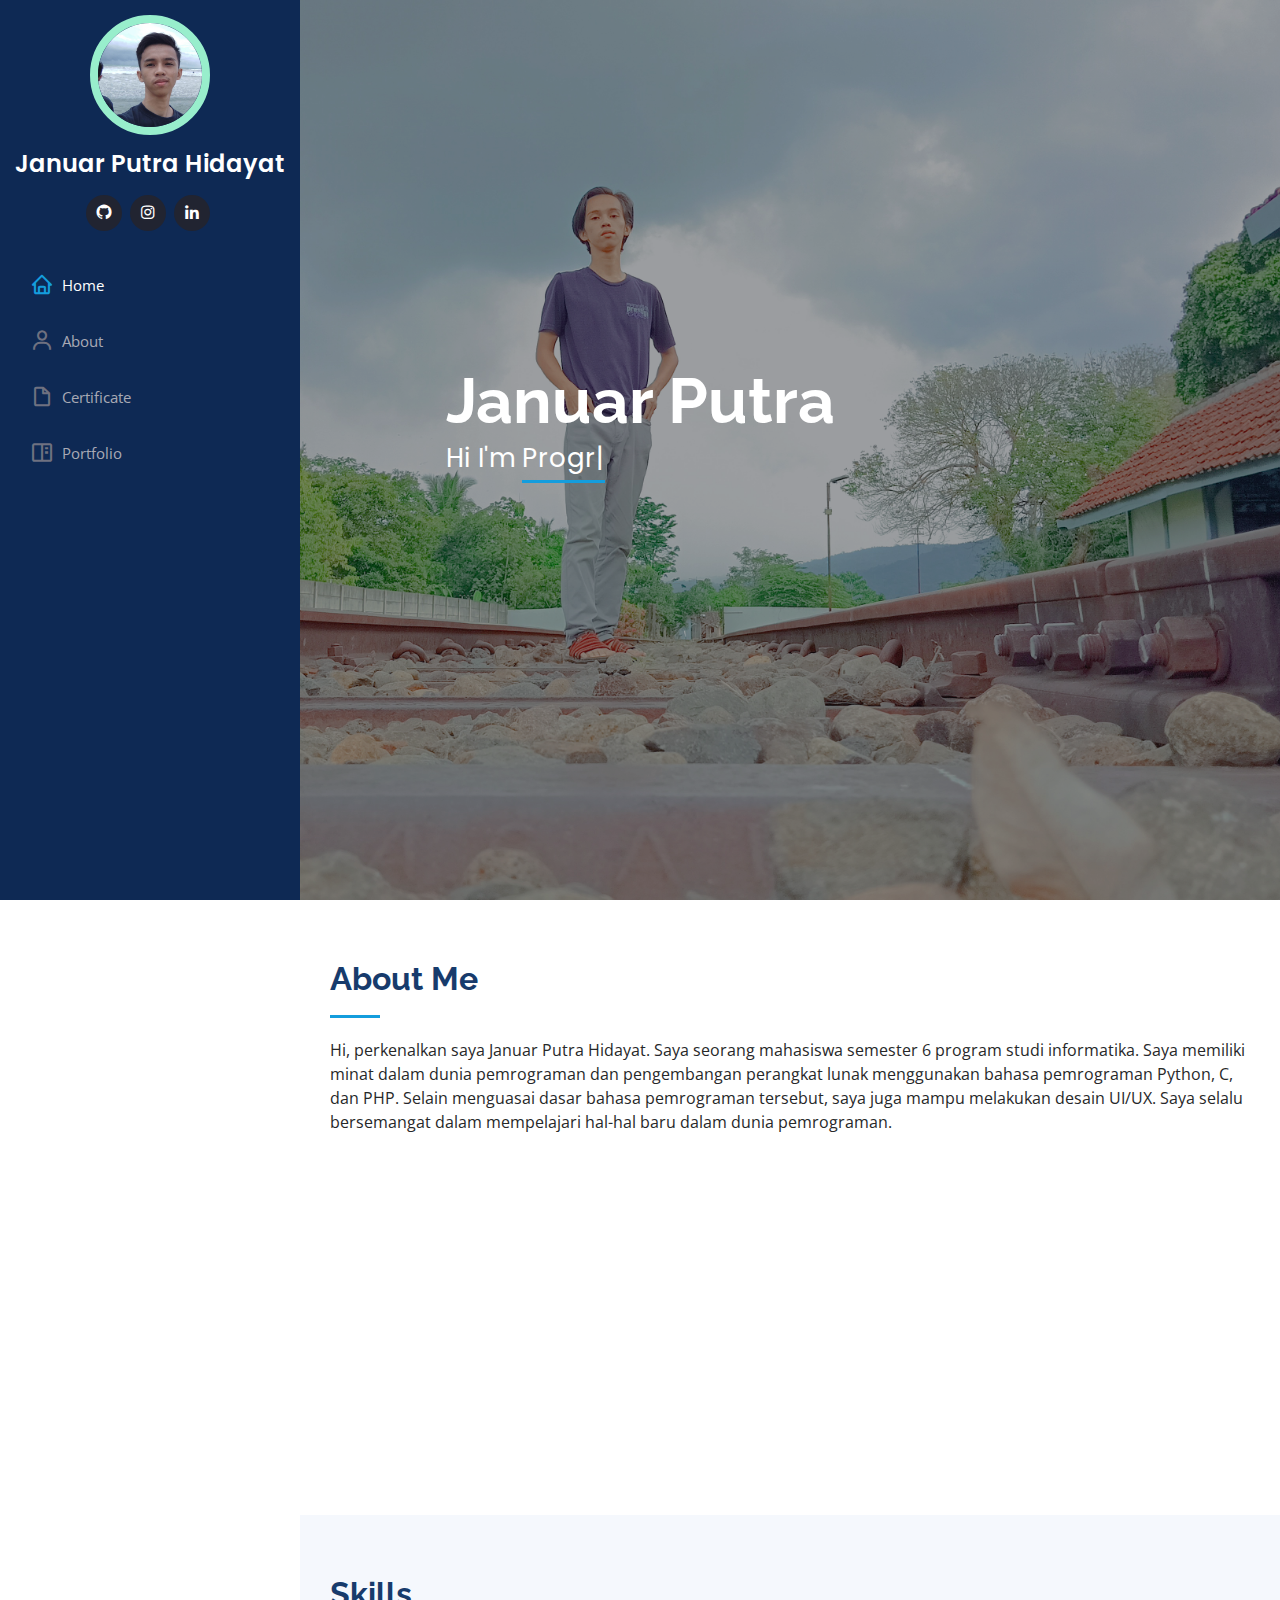
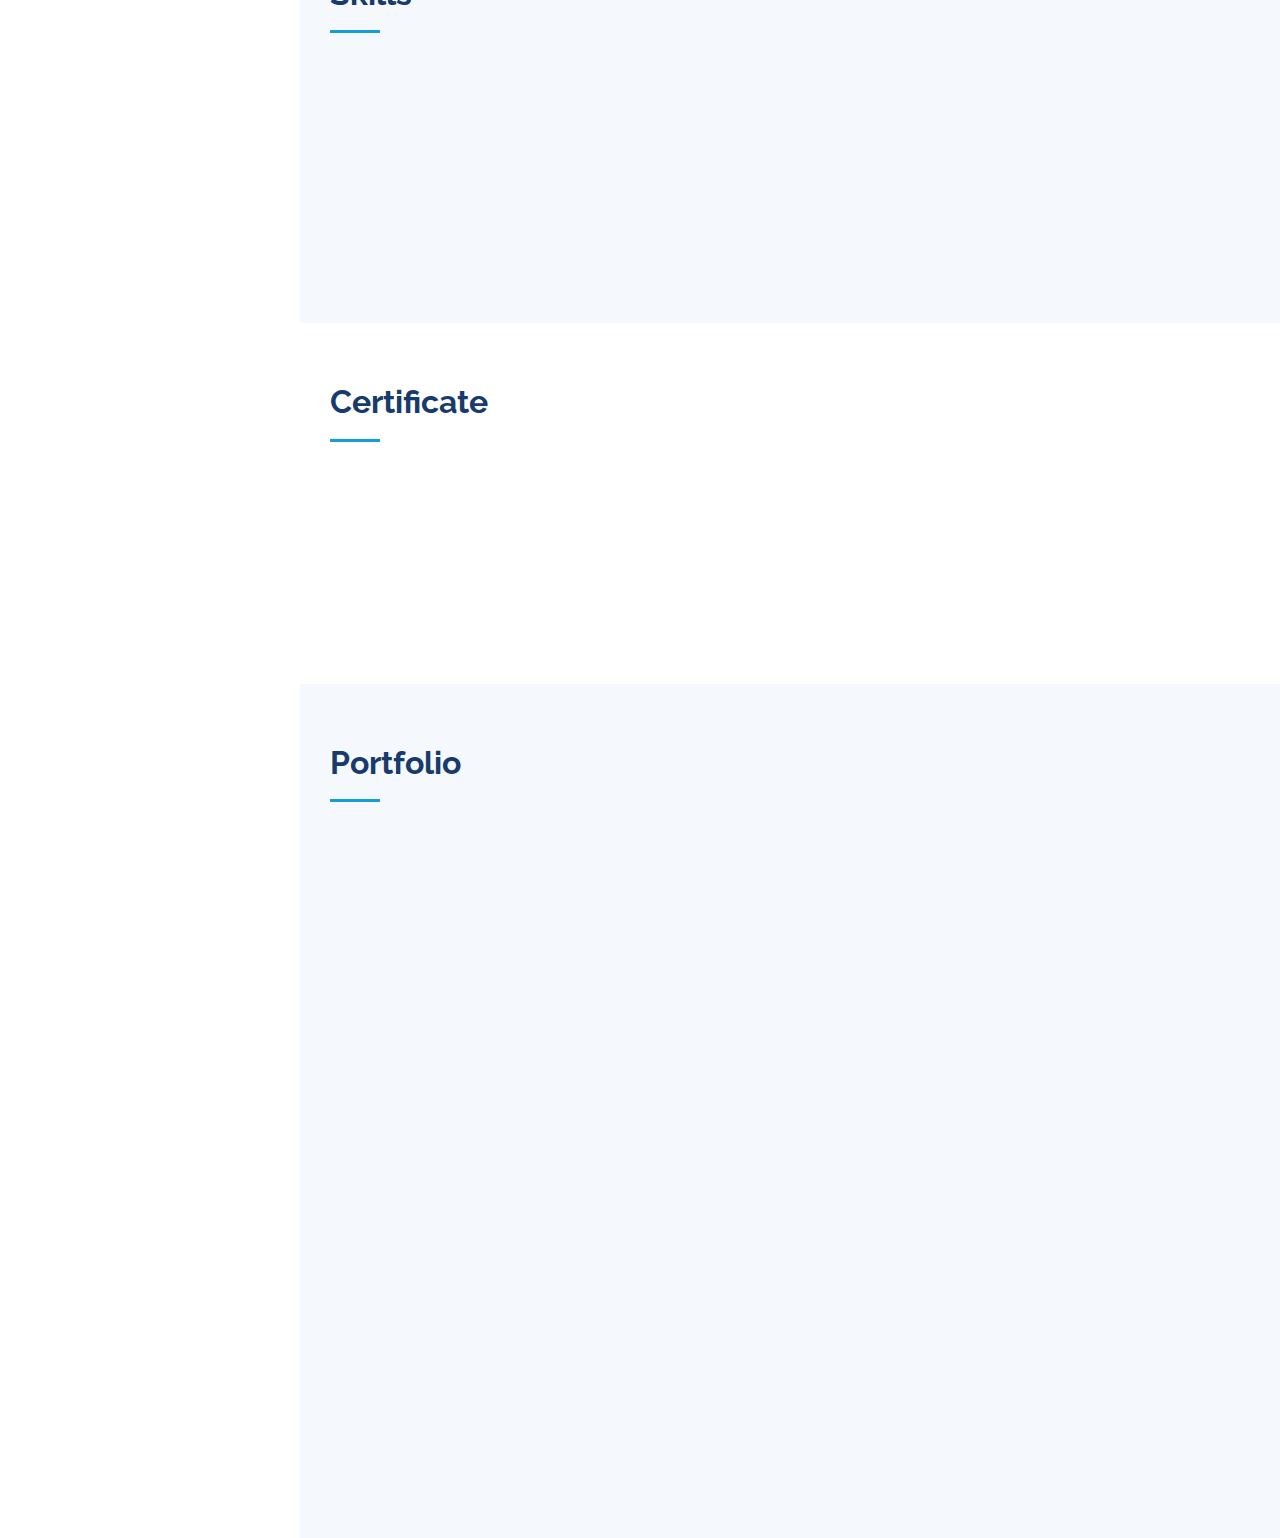
==== commit 33d52b75: "index.html" ====
--- a/index.html
+++ b/index.html
@@ -52,7 +52,7 @@
         <ul>
           <li><a href="#hero" class="nav-link scrollto active"><i class="bx bx-home"></i> <span>Home</span></a></li>
           <li><a href="#about" class="nav-link scrollto"><i class="bx bx-user"></i> <span>About</span></a></li>
-          <li><a href="#resume" class="nav-link scrollto"><i class="bx bx-file-blank"></i> <span>Resume</span></a></li>
+          <li><a href="#resume" class="nav-link scrollto"><i class="bx bx-file-blank"></i> <span>Certificate</span></a></li>
           <li><a href="#portfolio" class="nav-link scrollto"><i class="bx bx-book-content"></i> <span>Portfolio</span></a></li>
         </ul>
       </nav><!-- .nav-menu -->
@@ -63,7 +63,7 @@
   <section id="hero" class="d-flex flex-column justify-content-center align-items-center">
     <div class="hero-container" data-aos="fade-in">
       <h1>Januar Putra</h1>
-      <p>Hi I'm <span class="typed" data-typed-items="Programmer, Developer, Photographer"></span></p>
+      <p>Hi I'm <span class="typed" data-typed-items="Programmer, Developer, UI/UX Designer"></span></p>
     </div>
   </section><!-- End Hero -->
 
@@ -88,7 +88,7 @@
               <div class="col-lg-6 mt-5">
                 <ul>
                   <li><i class="bi bi-chevron-right"></i> <strong>Birthday:</strong> <span>19 January 2002</span></li>
-                  <li><i class="bi bi-chevron-right"></i> <strong>Website:</strong> <span> <a href="https://linktr.ee/januar_ph">linktr.ee/januar_ph</a></span></li>
+                  <li><i class="bi bi-chevron-right"></i> <strong>Website:</strong> <span> <a href="https://linktr.ee/januar_ph">Linktree|Januar</a></span></li>
                   <li><i class="bi bi-chevron-right"></i> <strong>Phone:</strong> <span>+62 8822 4193 603</span></li>
                   <li><i class="bi bi-chevron-right"></i> <strong>City:</strong> <span>Bintaro, South Tangerang</span></li>
                 </ul>
@@ -164,11 +164,8 @@
                 <div class="progress-bar" role="progressbar" aria-valuenow="65" aria-valuemin="0" aria-valuemax="100"></div>
               </div>
             </div>
-
-          </div>
-
-        </div>
-
+          </div>
+        </div>
       </div>
     </section><!-- End Skills Section -->
 
@@ -190,10 +187,8 @@
               <h4>MTCNA</h4>
               <p><a href="https://drive.google.com/file/d/1kowGx0YlJhhJh6-wxlURdg2xTtQcr0R_/view?usp=drivesdk">Link Sertifikat</a></p>
             </div>
-
-          </div>
-        </div>
-
+          </div>
+        </div>
       </div>
     </section><!-- End Resume Section -->
 
@@ -218,7 +213,6 @@
         </div>
 
         <div class="row portfolio-container" data-aos="fade-up" data-aos-delay="100">
-
           <div class="col-lg-4 col-md-6 portfolio-item filter-project">
             <div class="portfolio-wrap">
               <img src="assets/img/portfolio/bookstore.png" class="img-fluid" alt="">
@@ -308,9 +302,7 @@
               </div>
             </div>
           </div>
-
-        </div>
-
+        </div>
       </div>
     </section><!-- End Portfolio Section -->
 
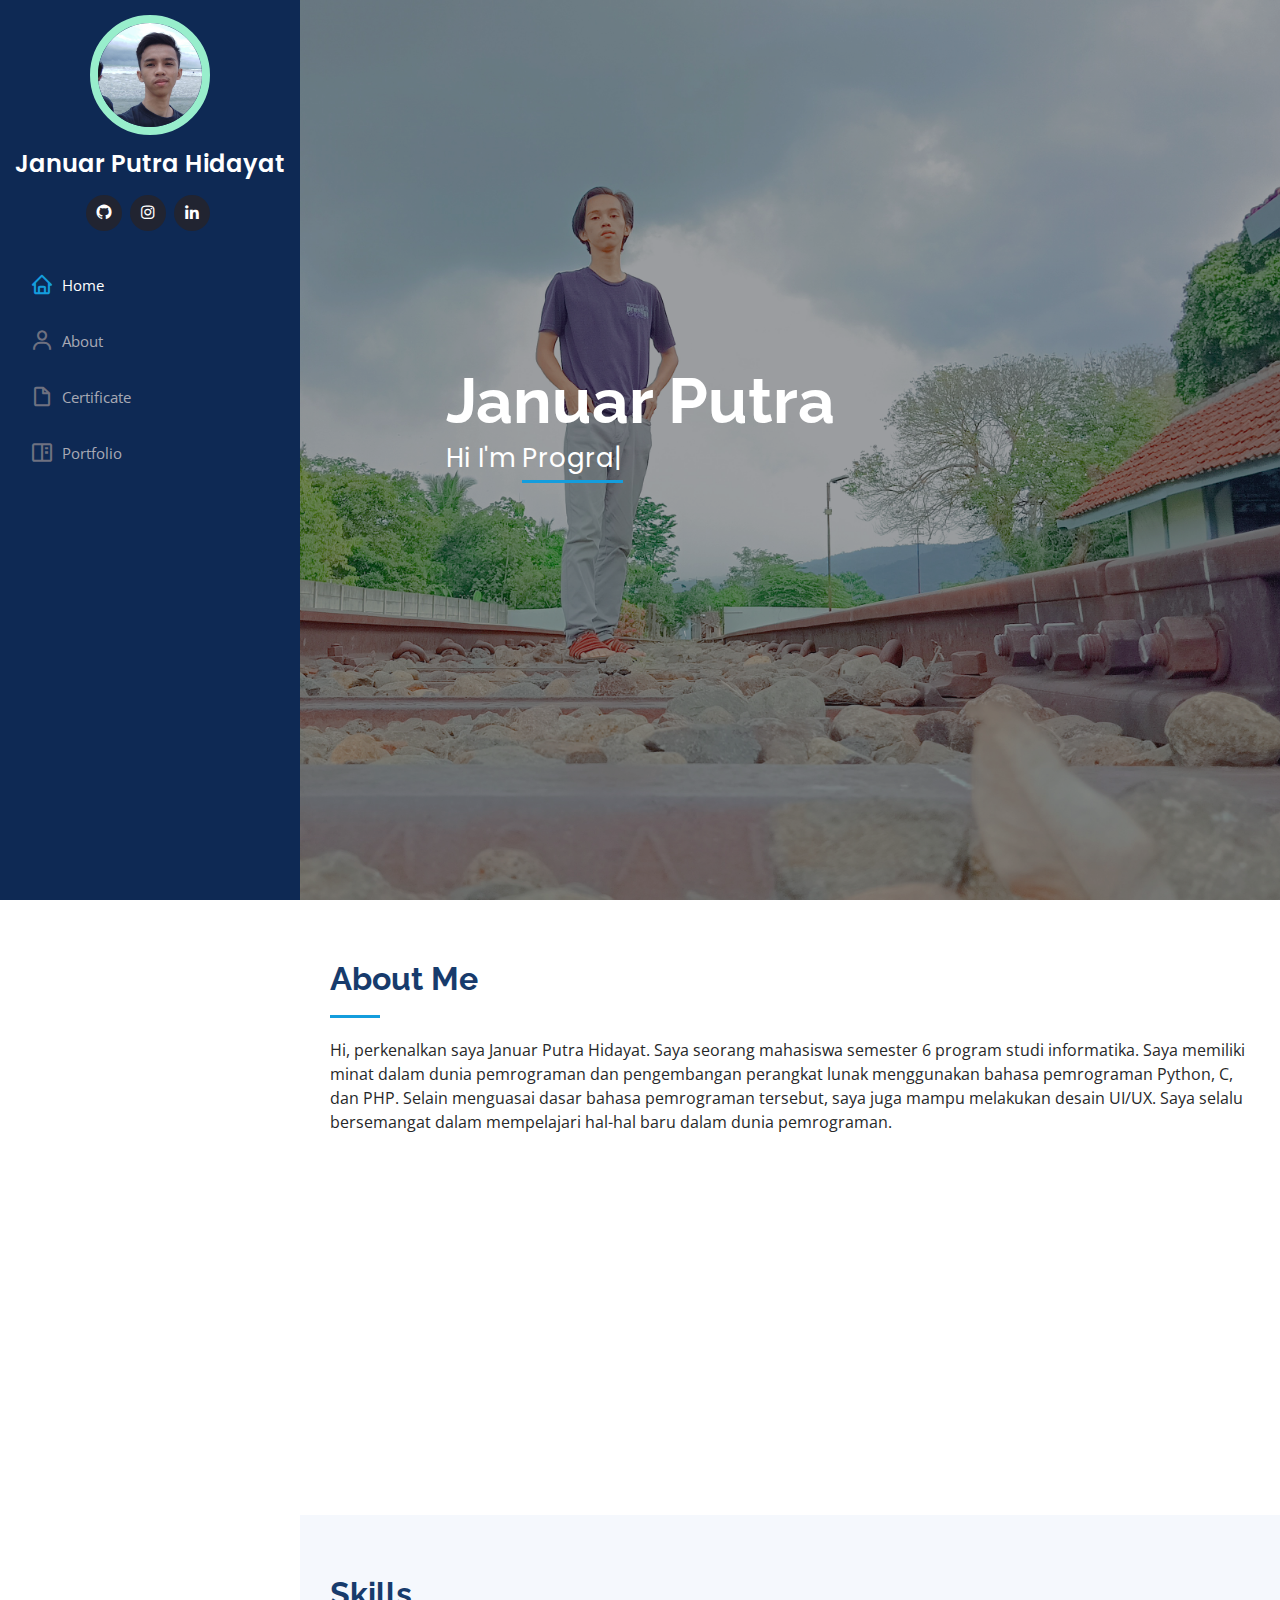
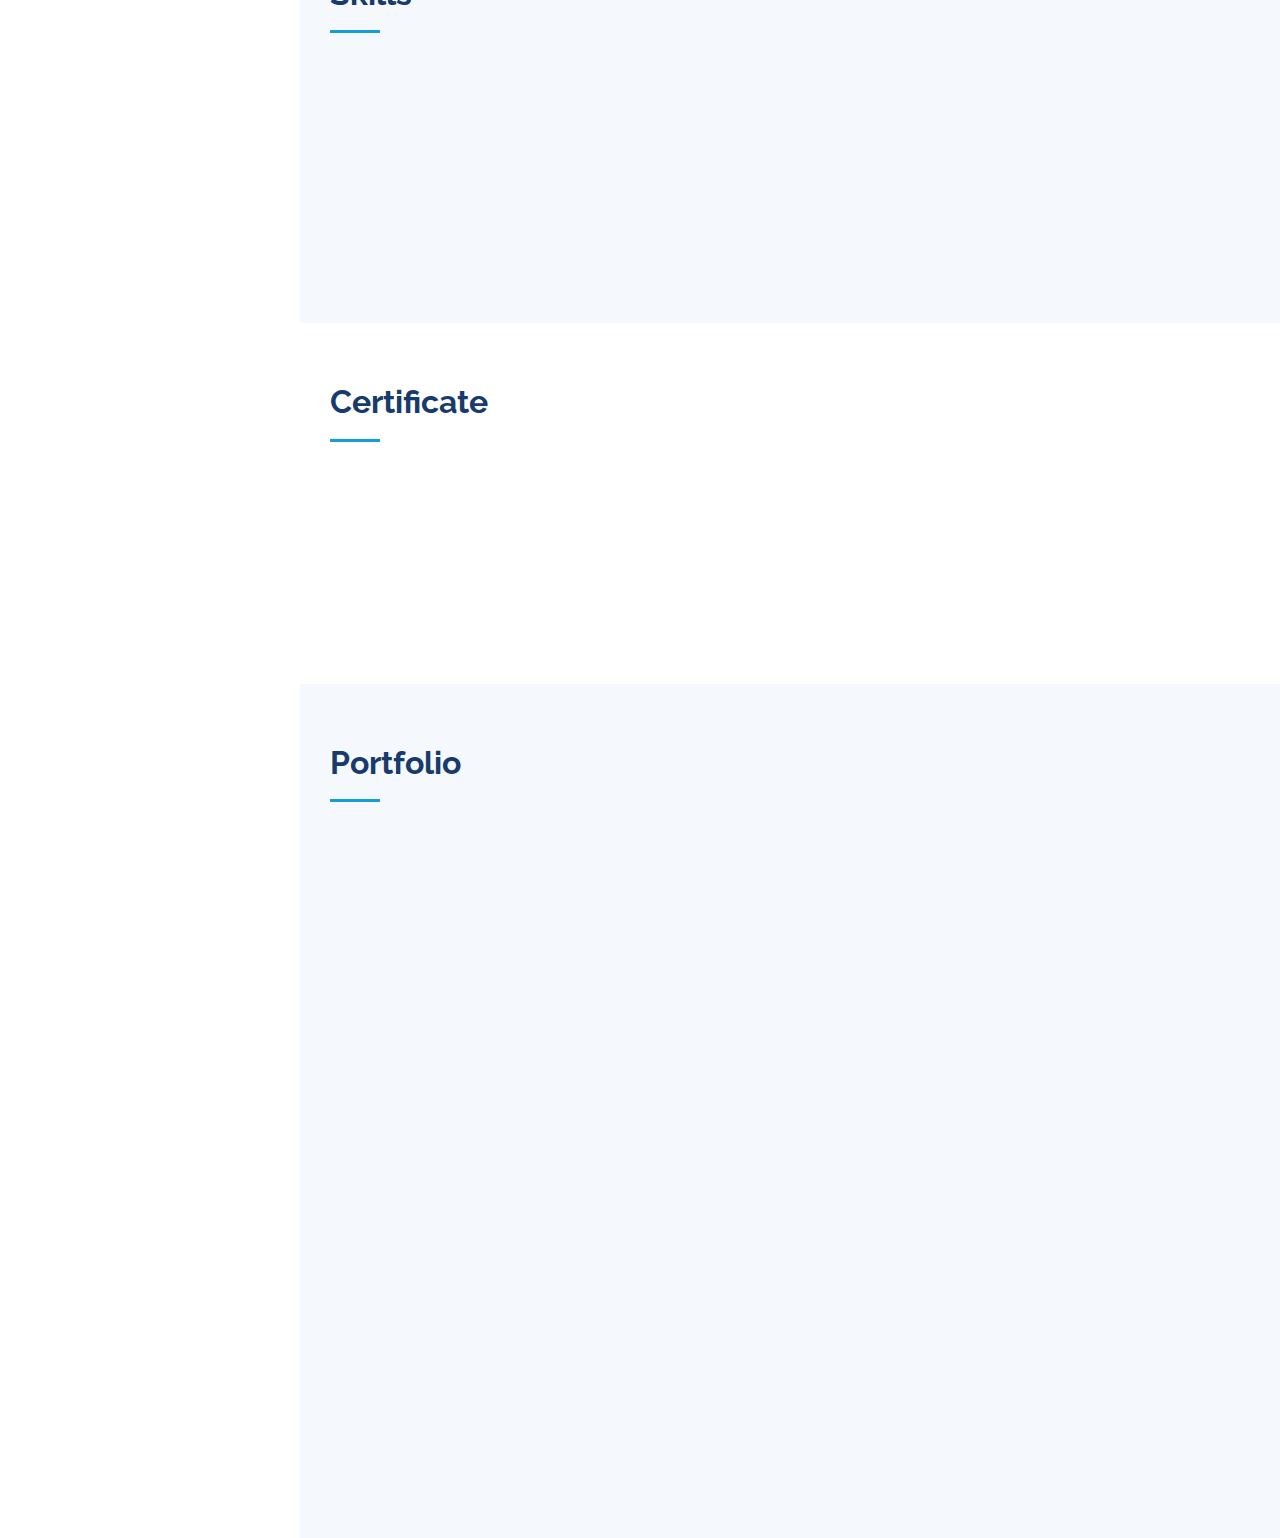
==== commit 17592dec: "Update index.html" ====
--- a/index.html
+++ b/index.html
@@ -90,14 +90,13 @@
                   <li><i class="bi bi-chevron-right"></i> <strong>Birthday:</strong> <span>19 January 2002</span></li>
                   <li><i class="bi bi-chevron-right"></i> <strong>Website:</strong> <span> <a href="https://linktr.ee/januar_ph">Linktree|Januar</a></span></li>
                   <li><i class="bi bi-chevron-right"></i> <strong>Phone:</strong> <span>+62 8822 4193 603</span></li>
-                  <li><i class="bi bi-chevron-right"></i> <strong>City:</strong> <span>Bintaro, South Tangerang</span></li>
                 </ul>
               </div>
               <div class="col-lg-6 mt-5">
                 <ul>
                   <li><i class="bi bi-chevron-right"></i> <strong>Age:</strong> <span>22</span></li>
-                  <li><i class="bi bi-chevron-right"></i> <strong>Degree:</strong> <span>Undegree</span></li>
                   <li><i class="bi bi-chevron-right"></i> <strong>Email:</strong> <span>januar19sid@gmail.com</span></li>
+                  <li><i class="bi bi-chevron-right"></i> <strong>City:</strong> <span>Bintaro, South Tangerang</span></li>
                 </ul>
               </div>
             </div>
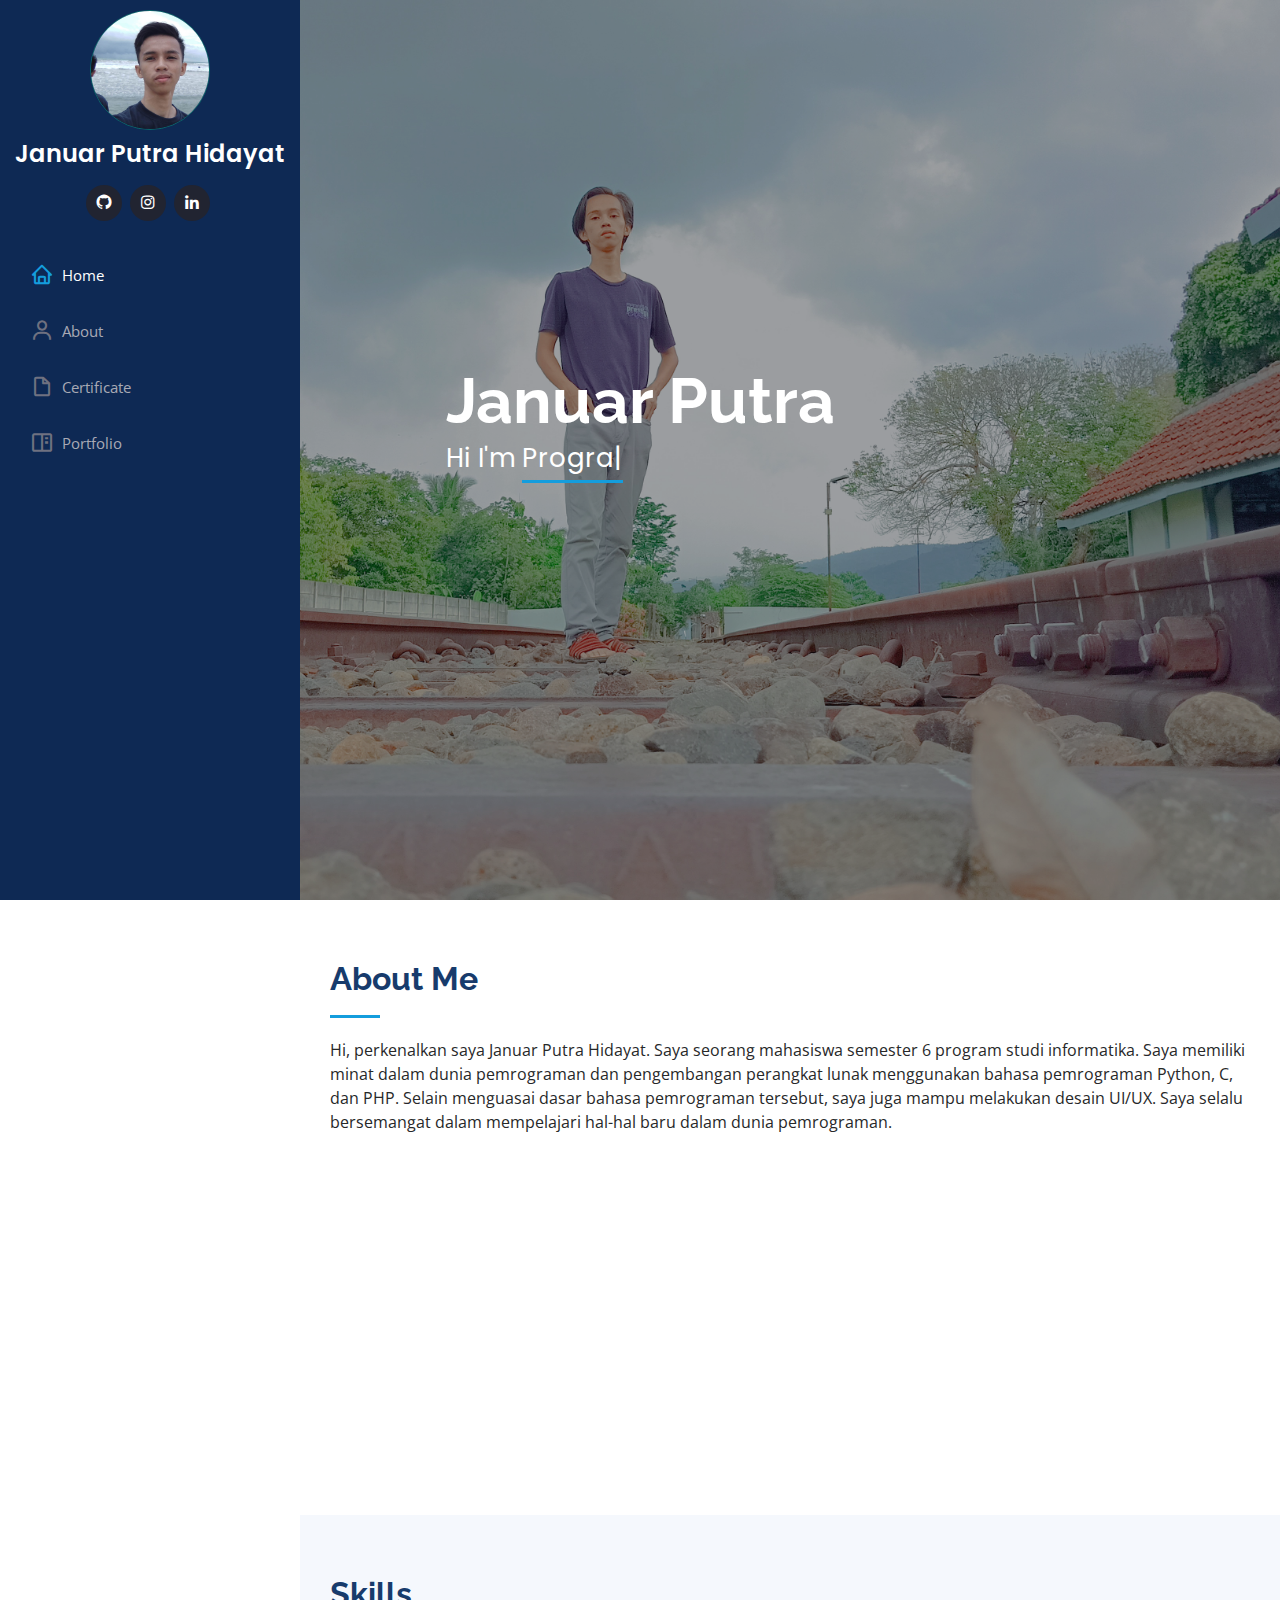
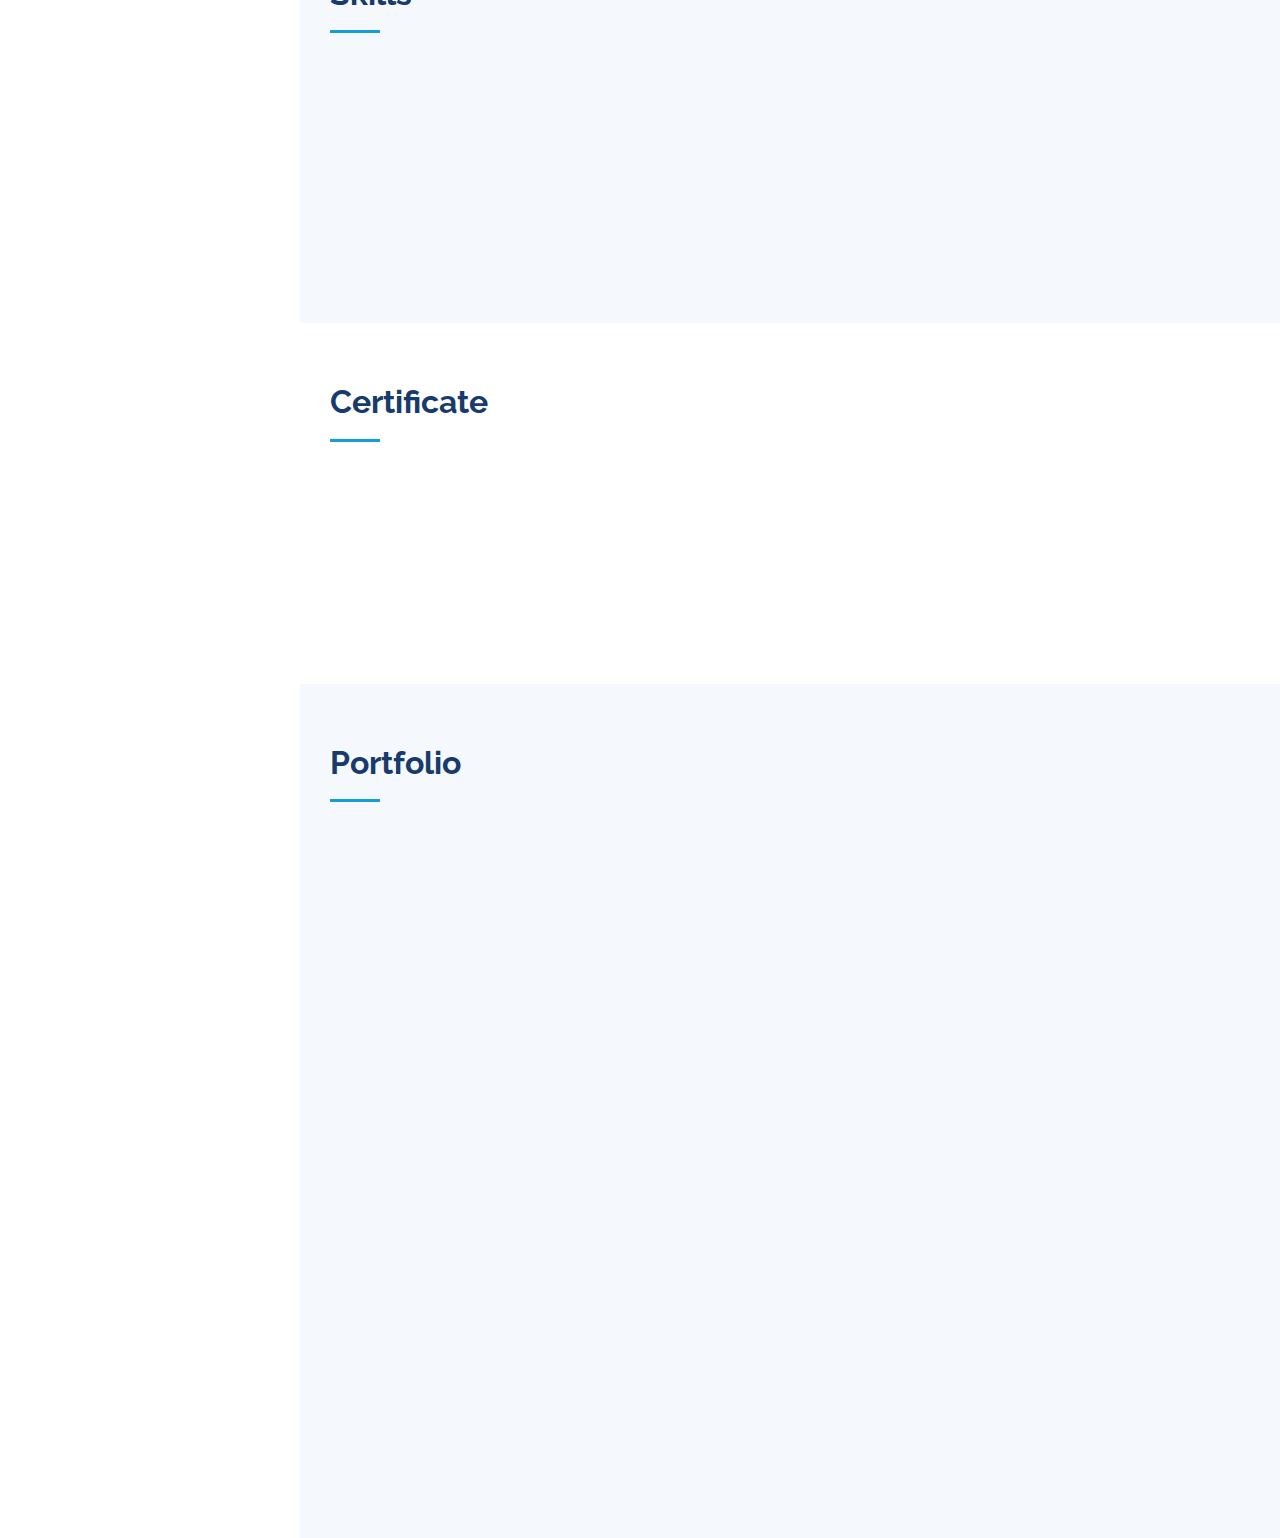
==== commit ee16b5a2: "Update index.html" ====
--- a/index.html
+++ b/index.html
@@ -43,7 +43,7 @@
         <h1 class="text-light"><a href="index.html">Januar Putra Hidayat</a></h1>
         <div class="social-links mt-3 text-center">
           <a href="https://github.com/JanuarLum" class="github"><i class="bx bxl-github"></i></a>
-          <a href="#" class="instagram"><i class="bx bxl-instagram"></i></a>
+          <a href="https://instagram.com/19jan_lumiere?igshid=ZDc4ODBmNjlmNQ==" class="instagram"><i class="bx bxl-instagram"></i></a>
           <a href="https://www.linkedin.com/in/januar-putra-hidayat-59b829242" class="linkedin"><i class="bx bxl-linkedin"></i></a>
         </div>
       </div>
--- a/assets/css/style.css
+++ b/assets/css/style.css
@@ -1,14 +1,3 @@
-/**
-* Template Name: iPortfolio
-* Updated: May 30 2023 with Bootstrap v5.3.0
-* Template URL: https://bootstrapmade.com/iportfolio-bootstrap-portfolio-websites-template/
-* Author: BootstrapMade.com
-* License: https://bootstrapmade.com/license/
-*/
-
-/*--------------------------------------------------------------
-# General
---------------------------------------------------------------*/
 body {
   font-family: "Open Sans", sans-serif;
   color: #272829;
@@ -84,10 +73,10 @@
 }
 
 #header .profile img {
-  margin: 15px auto;
+  margin: 10px auto;
   display: block;
   width: 120px;
-  border: 8px solid #98EECC;
+  border: 1px solid #0B666A;
 }
 
 #header .profile h1 {
@@ -379,58 +368,7 @@
 }
 
 /*--------------------------------------------------------------
-# Facts
---------------------------------------------------------------*/
-.facts {
-  padding-bottom: 30px;
-}
-
-.facts .count-box {
-  padding: 30px;
-  width: 100%;
-}
-
-.facts .count-box i {
-  display: block;
-  font-size: 44px;
-  color: #149ddd;
-  float: left;
-  line-height: 0;
-}
-
-.facts .count-box span {
-  font-size: 48px;
-  line-height: 40px;
-  display: block;
-  font-weight: 700;
-  color: #050d18;
-  margin-left: 60px;
-}
-
-.facts .count-box p {
-  padding: 15px 0 0 0;
-  margin: 0 0 0 60px;
-  font-family: "Raleway", sans-serif;
-  font-size: 14px;
-  color: #122f57;
-}
-
-.facts .count-box a {
-  font-weight: 600;
-  display: block;
-  margin-top: 20px;
-  color: #122f57;
-  font-size: 15px;
-  font-family: "Poppins", sans-serif;
-  transition: ease-in-out 0.3s;
-}
-
-.facts .count-box a:hover {
-  color: #1f5297;
-}
-
-/*--------------------------------------------------------------
-# Akills
+# Skills
 --------------------------------------------------------------*/
 .skills .progress {
   height: 60px;
@@ -693,156 +631,6 @@
   padding: 0;
 }
 
-/*--------------------------------------------------------------
-# Services
---------------------------------------------------------------*/
-.services .icon-box {
-  margin-bottom: 20px;
-}
-
-.services .icon {
-  float: left;
-  display: flex;
-  align-items: center;
-  justify-content: center;
-  width: 54px;
-  height: 54px;
-  background: #149ddd;
-  border-radius: 50%;
-  transition: 0.5s;
-  border: 1px solid #149ddd;
-}
-
-.services .icon i {
-  color: #fff;
-  font-size: 24px;
-  line-height: 0;
-}
-
-.services .icon-box:hover .icon {
-  background: #fff;
-}
-
-.services .icon-box:hover .icon i {
-  color: #149ddd;
-}
-
-.services .title {
-  margin-left: 80px;
-  font-weight: 700;
-  margin-bottom: 15px;
-  font-size: 18px;
-}
-
-.services .title a {
-  color: #343a40;
-}
-
-.services .title a:hover {
-  color: #149ddd;
-}
-
-.services .description {
-  margin-left: 80px;
-  line-height: 24px;
-  font-size: 14px;
-}
-
-/*--------------------------------------------------------------
-# Testimonials
---------------------------------------------------------------*/
-.testimonials .testimonials-carousel,
-.testimonials .testimonials-slider {
-  overflow: hidden;
-}
-
-.testimonials .testimonial-item {
-  box-sizing: content-box;
-  text-align: center;
-  min-height: 320px;
-}
-
-.testimonials .testimonial-item .testimonial-img {
-  width: 90px;
-  border-radius: 50%;
-  margin: 0 auto;
-}
-
-.testimonials .testimonial-item h3 {
-  font-size: 18px;
-  font-weight: bold;
-  margin: 10px 0 5px 0;
-  color: #111;
-}
-
-.testimonials .testimonial-item h4 {
-  font-size: 14px;
-  color: #999;
-  margin: 0;
-}
-
-.testimonials .testimonial-item .quote-icon-left,
-.testimonials .testimonial-item .quote-icon-right {
-  color: #c3e8fa;
-  font-size: 26px;
-}
-
-.testimonials .testimonial-item .quote-icon-left {
-  display: inline-block;
-  left: -5px;
-  position: relative;
-}
-
-.testimonials .testimonial-item .quote-icon-right {
-  display: inline-block;
-  right: -5px;
-  position: relative;
-  top: 10px;
-}
-
-.testimonials .testimonial-item p {
-  font-style: italic;
-  margin: 0 15px 15px 15px;
-  padding: 20px;
-  background: #fff;
-  position: relative;
-  margin-bottom: 35px;
-  border-radius: 6px;
-  box-shadow: 0px 2px 15px rgba(0, 0, 0, 0.1);
-}
-
-.testimonials .testimonial-item p::after {
-  content: "";
-  width: 0;
-  height: 0;
-  border-top: 20px solid #fff;
-  border-right: 20px solid transparent;
-  border-left: 20px solid transparent;
-  position: absolute;
-  bottom: -20px;
-  left: calc(50% - 20px);
-}
-
-.testimonials .swiper-pagination {
-  margin-top: 20px;
-  position: relative;
-}
-
-.testimonials .swiper-pagination .swiper-pagination-bullet {
-  width: 12px;
-  height: 12px;
-  background-color: #fff;
-  opacity: 1;
-  border: 1px solid #149ddd;
-}
-
-.testimonials .swiper-pagination .swiper-pagination-bullet-active {
-  background-color: #149ddd;
-}
-
-/*--------------------------------------------------------------
-# Contact
---------------------------------------------------------------*/
 .contact {
   padding-bottom: 130px;
 }
@@ -1025,53 +813,6 @@
 }
 
 /*--------------------------------------------------------------
-# Breadcrumbs
---------------------------------------------------------------*/
-.breadcrumbs {
-  padding: 20px 0;
-  background: #f9f9f9;
-}
-
-.breadcrumbs h2 {
-  font-size: 26px;
-  font-weight: 300;
-}
-
-.breadcrumbs ol {
-  display: flex;
-  flex-wrap: wrap;
-  list-style: none;
-  padding: 0;
-  margin: 0;
-  font-size: 15px;
-}
-
-.breadcrumbs ol li+li {
-  padding-left: 10px;
-}
-
-.breadcrumbs ol li+li::before {
-  display: inline-block;
-  padding-right: 10px;
-  color: #0e2442;
-  content: "/";
-}
-
-@media (max-width: 768px) {
-  .breadcrumbs .d-flex {
-    display: block !important;
-  }
-
-  .breadcrumbs ol {
-    display: block;
-  }
-
-  .breadcrumbs ol li {
-    display: inline-block;
-  }
-}
-
-/*--------------------------------------------------------------
 # Footer
 --------------------------------------------------------------*/
 #footer {
@@ -1103,4 +844,4 @@
     width: auto;
     padding-right: 20px 15px;
   }
-}+}
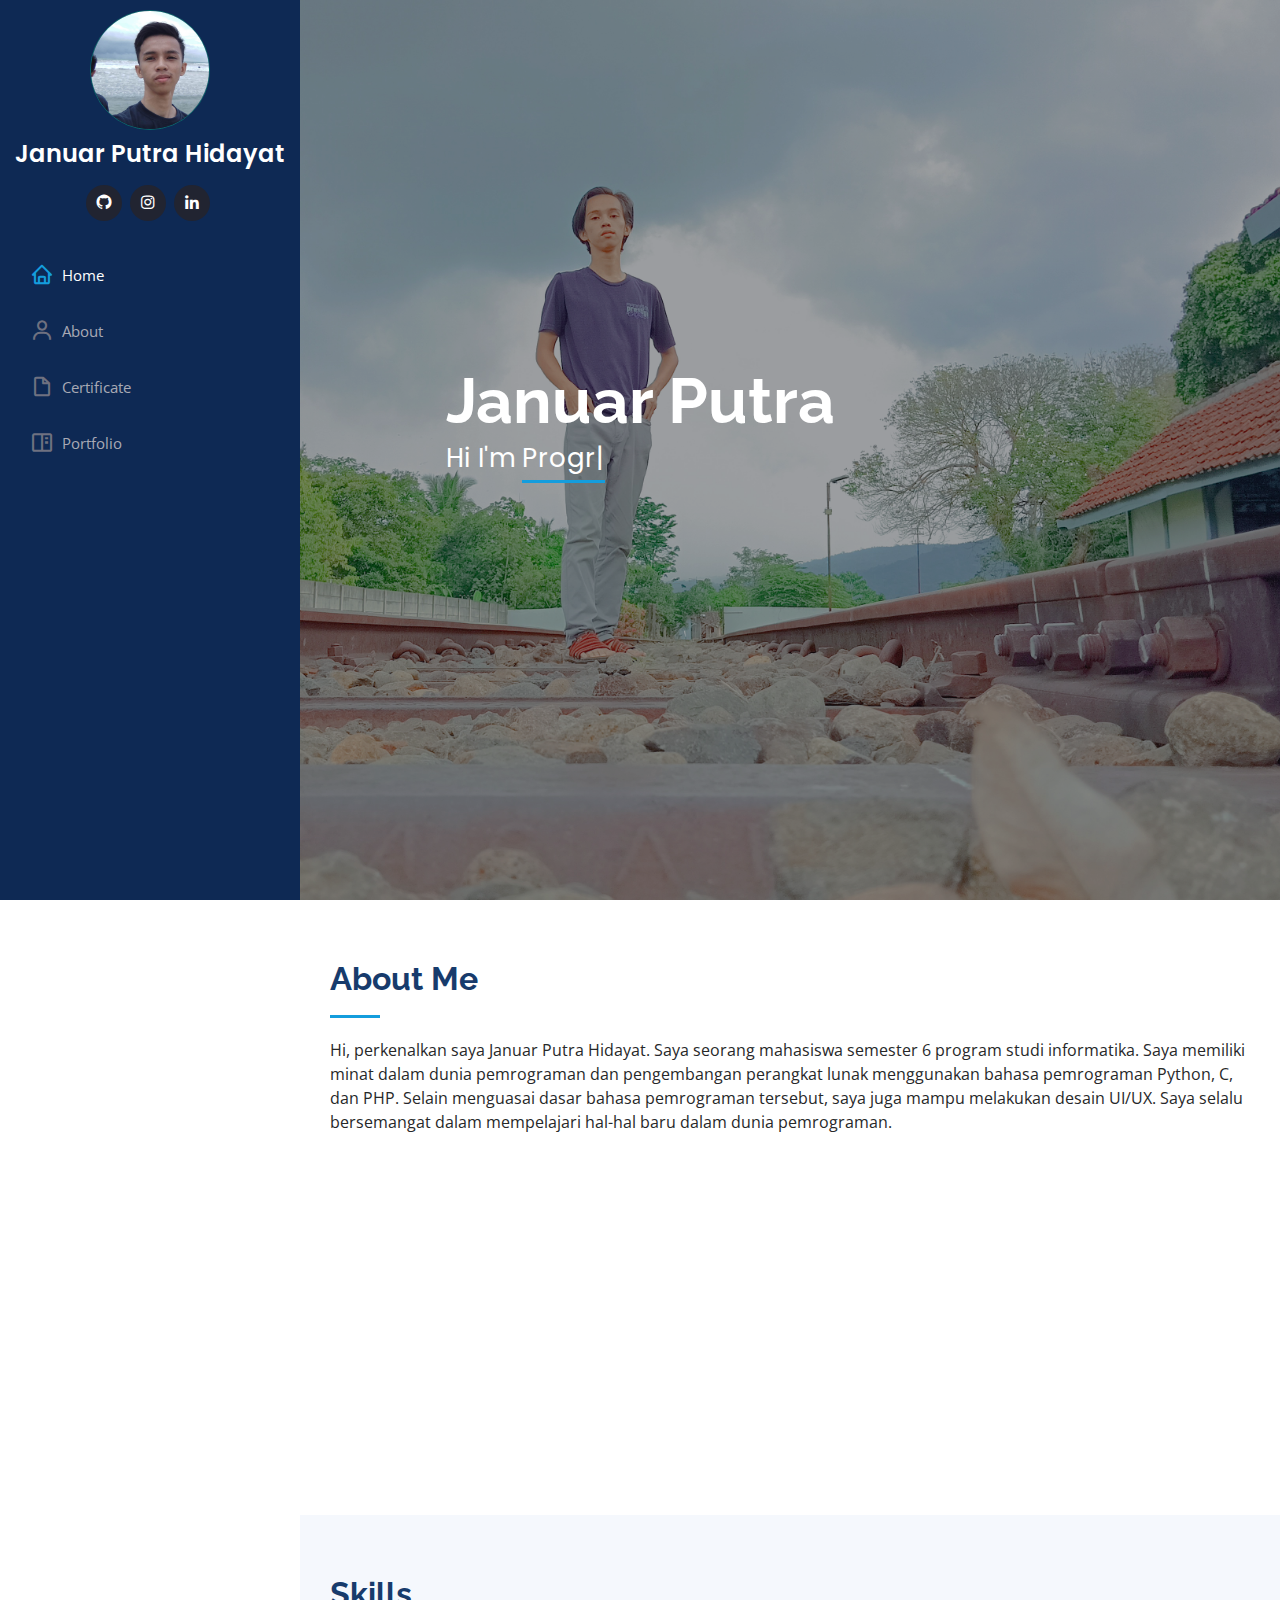
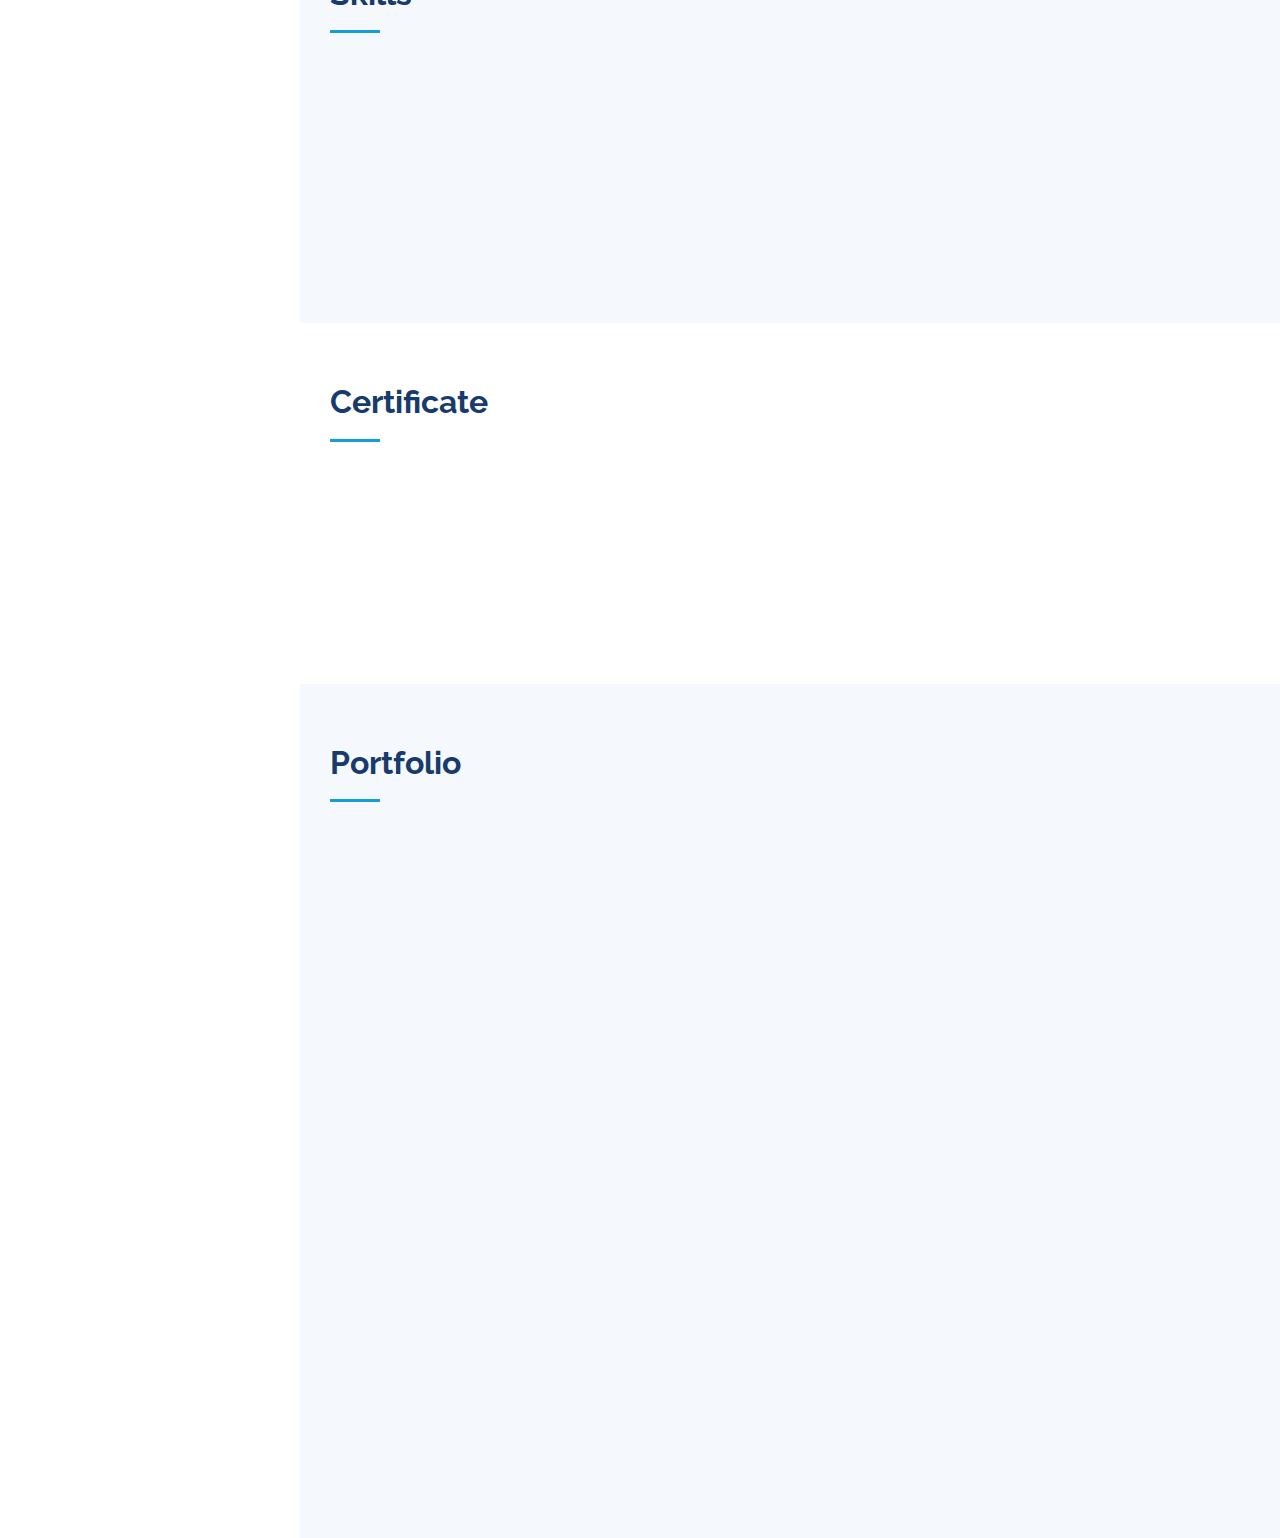
==== commit a3ce581e: "Update index.html" ====
--- a/index.html
+++ b/index.html
@@ -217,7 +217,7 @@
               <img src="assets/img/portfolio/bookstore.png" class="img-fluid" alt="">
               <div class="portfolio-links">
                 <a href="assets/img/portfolio/bookstore.png" data-gallery="portfolioGallery" class="portfolio-lightbox" title="Java Project"><i class="bx bx-plus"></i></a>
-                <a href="portfolio-details.html" title="More Details"><i class="bx bx-link"></i></a>
+                <a href="https://github.com/AbimanyuLuthfi/Project_Tokobuku_Java" title="More Details"><i class="bx bx-link"></i></a>
               </div>
             </div>
           </div>
@@ -227,7 +227,7 @@
               <img src="assets/img/portfolio/elarning.png" class="img-fluid" alt="">
               <div class="portfolio-links">
                 <a href="assets/img/portfolio/elarning.png" data-gallery="portfolioGallery" class="portfolio-lightbox" title="UI/UX"><i class="bx bx-plus"></i></a>
-                <a href="portfolio-details.html" title="More Details"><i class="bx bx-link"></i></a>
+                <a href="https://www.figma.com/proto/nJl6MDoq3X7vyupP1aq8Y2/Tugas?node-id=5%3A141" title="More Details"><i class="bx bx-link"></i></a>
               </div>
             </div>
           </div>
@@ -237,7 +237,7 @@
               <img src="assets/img/portfolio/fisika.png" class="img-fluid" alt="">
               <div class="portfolio-links">
                 <a href="assets/img/portfolio/fisika.png" data-gallery="portfolioGallery" class="portfolio-lightbox" title="App rumus fisika"><i class="bx bx-plus"></i></a>
-                <a href="portfolio-details.html" title="More Details"><i class="bx bx-link"></i></a>
+                <a href="https://github.com/JanuarLum/Rumus-Fisika" title="More Details"><i class="bx bx-link"></i></a>
               </div>
             </div>
           </div>
@@ -247,7 +247,7 @@
               <img src="assets/img/portfolio/graph.png" class="img-fluid" alt="">
               <div class="portfolio-links">
                 <a href="assets/img/portfolio/graph.png" data-gallery="portfolioGallery" class="portfolio-lightbox" title="Data Covid"><i class="bx bx-plus"></i></a>
-                <a href="portfolio-details.html" title="More Details"><i class="bx bx-link"></i></a>
+                <a href="https://github.com/JanuarLum/Data-Covid" title="More Details"><i class="bx bx-link"></i></a>
               </div>
             </div>
           </div>
@@ -257,17 +257,17 @@
               <img src="assets/img/portfolio/mycar.png" class="img-fluid" alt="">
               <div class="portfolio-links">
                 <a href="assets/img/portfolio/mycar.png" data-gallery="portfolioGallery" class="portfolio-lightbox" title="Web Mobil"><i class="bx bx-plus"></i></a>
-                <a href="portfolio-details.html" title="More Details"><i class="bx bx-link"></i></a>
-              </div>
-            </div>
-          </div>
-
-          <div class="col-lg-4 col-md-6 portfolio-item filter-app">
+                <a href="https://mycar-sand.vercel.app/" title="More Details"><i class="bx bx-link"></i></a>
+              </div>
+            </div>
+          </div>
+
+          <div class="col-lg-4 col-md-6 portfolio-item filter-project">
             <div class="portfolio-wrap">
               <img src="assets/img/portfolio/planner.png" class="img-fluid" alt="">
               <div class="portfolio-links">
                 <a href="assets/img/portfolio/planner.png" data-gallery="portfolioGallery" class="portfolio-lightbox" title="App 3"><i class="bx bx-plus"></i></a>
-                <a href="portfolio-details.html" title="More Details"><i class="bx bx-link"></i></a>
+                <a href="https://www.figma.com/proto/Mh7K78oqJef4nu384VXNma/Planner?node-id=2%3A879&scaling=scale-down&page-id=2%3A879&starting-point-node-id=2%3A1513" title="More Details"><i class="bx bx-link"></i></a>
               </div>
             </div>
           </div>
